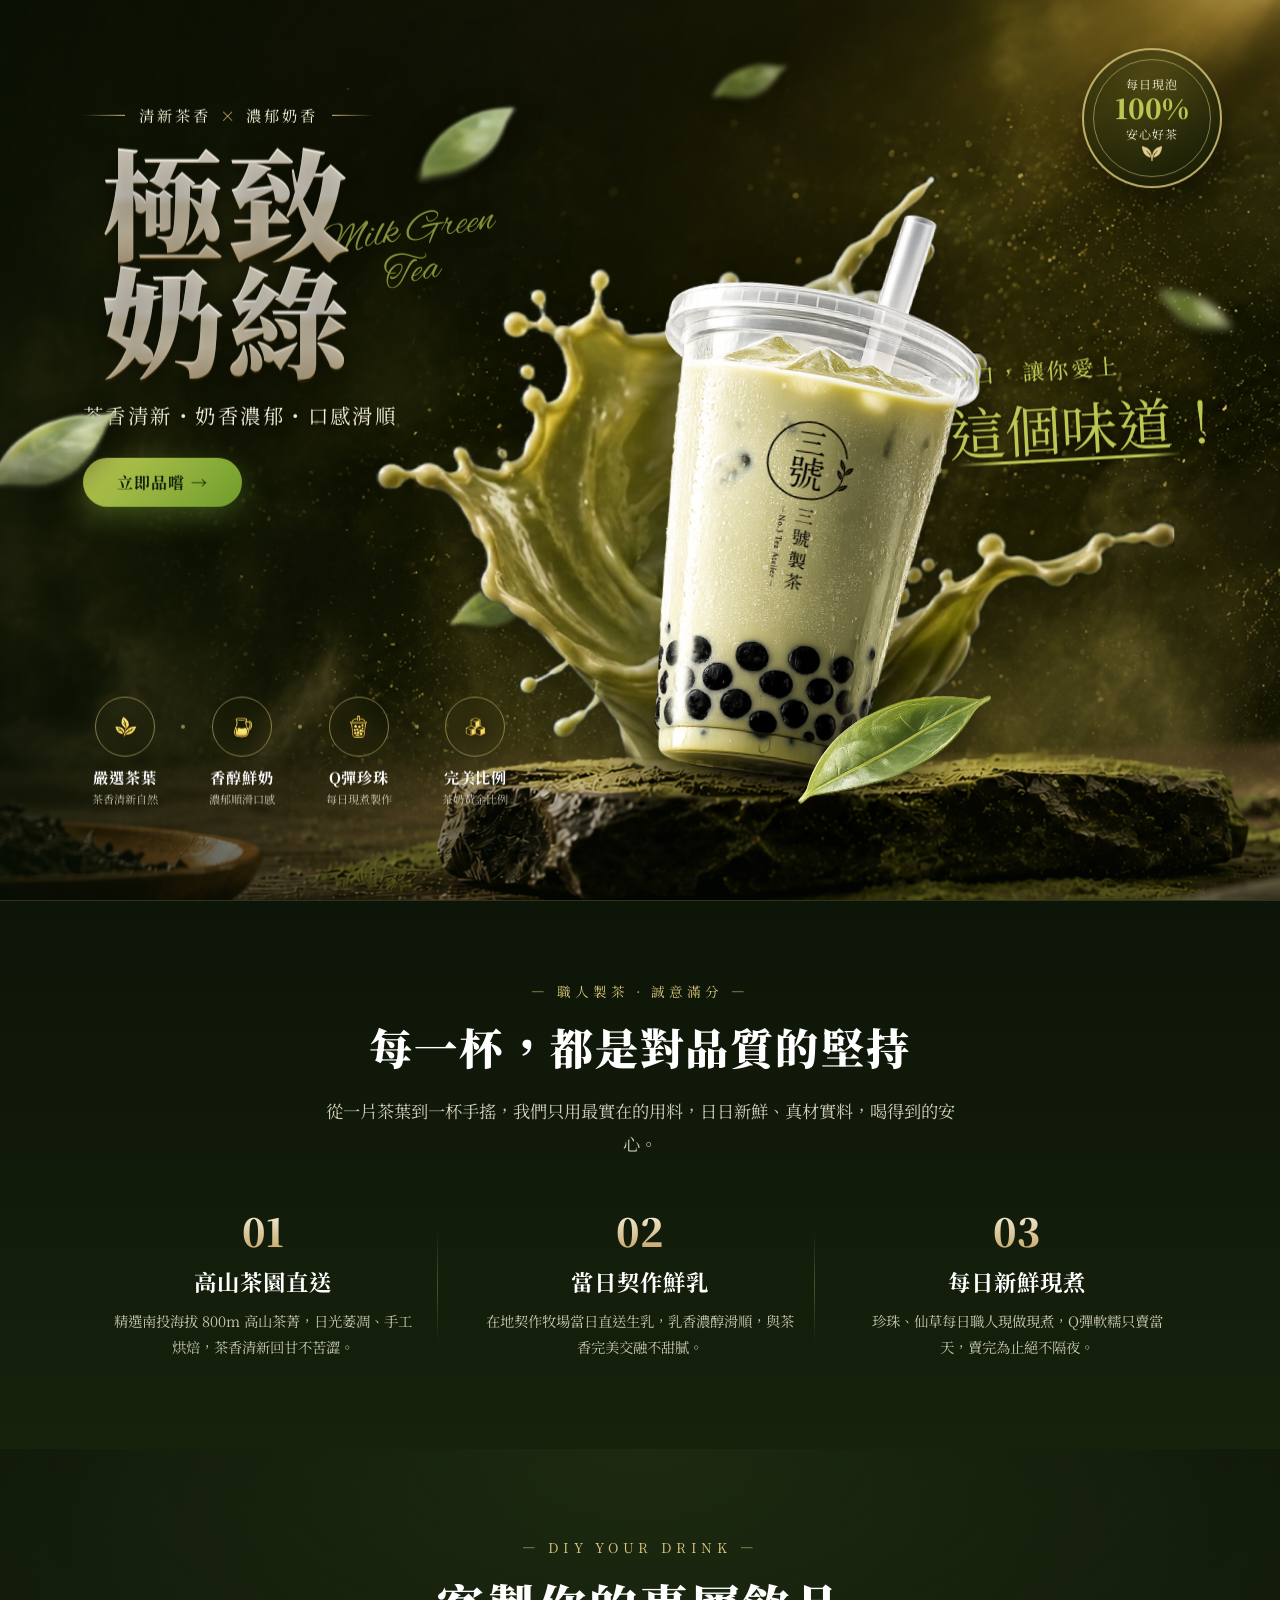
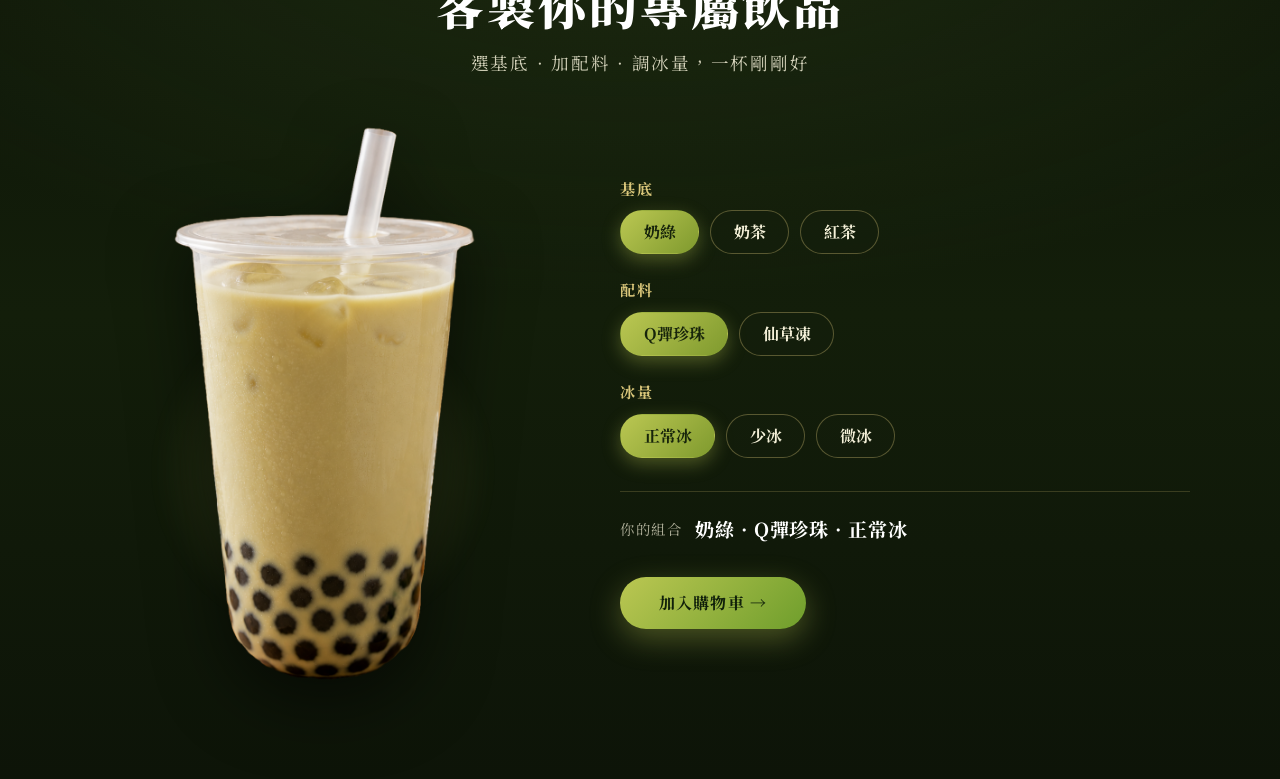
==== index.html @ de989855 "Milk green tea landing page: hero, brand story, drink customizer - Parallax hero with splash, floati" ====
<!DOCTYPE html>
<html lang="zh-Hant">
<head>
  <meta charset="UTF-8" />
  <meta name="viewport" content="width=device-width, initial-scale=1.0" />
  <title>極致奶綠 · Milk Green Tea</title>
  <link rel="preconnect" href="https://fonts.googleapis.com" />
  <link rel="preconnect" href="https://fonts.gstatic.com" crossorigin />
  <link href="https://fonts.googleapis.com/css2?family=Alex+Brush&family=Noto+Serif+TC:wght@500;700;900&display=swap" rel="stylesheet" />
  <!-- 辰宇落雁體（emfont，OFL 免費可商用，動態子集化） -->
  <link rel="stylesheet" href="https://font.emtech.cc/css/ChenYuLuoYan" />
  <link rel="stylesheet" href="style.css?v=2" />
</head>
<body>
  <section class="hero" id="hero">
    <!-- 背景層（視差） -->
    <div class="layer layer-bg" data-depth="0.12"></div>
    <div class="hero-vignette"></div>

    <!-- 漂浮葉子（外層滑鼠視差 / 內層 idle 浮動）— 依參考圖：前景清晰、遠景模糊 -->
    <div class="leaf-wrap leaf--tl" data-depth="1.3"><img class="leaf" src="assets/leaf6.png" alt="" /></div>
    <div class="leaf-wrap leaf--ml" data-depth="1.1"><img class="leaf" src="assets/leaf2.png" alt="" /></div>
    <div class="leaf-wrap leaf--tc" data-depth="0.6"><img class="leaf" src="assets/leaf3.png" alt="" /></div>
    <div class="leaf-wrap leaf--r"  data-depth="0.5"><img class="leaf" src="assets/leaf4.png" alt="" /></div>
    <div class="leaf-wrap leaf--bl" data-depth="1.9"><img class="leaf" src="assets/leaf5.png" alt="" /></div>
    <div class="leaf-wrap leaf--br" data-depth="1.6"><img class="leaf" src="assets/leaf1.png" alt="" /></div>

    <!-- 左側文字 -->
    <div class="hero-copy" data-depth="0.25">
      <div class="title-group">
        <div class="eyebrow">
          <span class="line"></span>
          <span>清新茶香 <em>×</em> 濃郁奶香</span>
          <span class="line"></span>
        </div>

        <h1 class="title">
          <span class="title-zh"><span class="tz-line">極致</span><span class="tz-line">奶綠</span></span>
          <span class="title-en">Milk Green<br />Tea</span>
        </h1>
      </div>

      <p class="subtitle">茶香清新・奶香濃郁・口感滑順</p>

      <a class="cta" href="#">立即品嚐 →</a>
    </div>

    <!-- 珍奶（坐在石板上） -->
    <div class="hero-cup" data-depth="0.4" data-base="translateX(-50%)">
      <img class="splash" src="assets/splash.png" alt="" data-depth="0.25" data-base="translate(-50%, -50%)" />
      <div class="cup-stack">
        <img class="cup active" src="assets/MilkGreenTea.png" alt="極致奶綠珍珠奶茶" />
      </div>
    </div>

    <!-- 右上角印章徽章（靜止） -->
    <div class="badge" data-depth="0.35">
      <span class="badge-top">每日現泡</span>
      <span class="badge-big">100%</span>
      <span class="badge-bottom">安心好茶</span>
      <span class="badge-leaf"><img src="assets/leaf.png" alt="" /></span>
    </div>

    <!-- 右側標語（橫排） -->
    <div class="tagline" data-depth="0.3">
      <span class="tagline-sm">一口，讓你愛上</span>
      <span class="tagline-lg">這個味道！</span>
    </div>

    <!-- 左下特色列 -->
    <div class="features" data-depth="0.2">
      <div class="feature">
        <span class="feature-icon"><img src="assets/icon-leaf.png" alt="" /></span>
        <span class="feature-title">嚴選茶葉</span>
        <span class="feature-desc">茶香清新自然</span>
      </div>
      <span class="feature-sep"></span>
      <div class="feature">
        <span class="feature-icon"><img src="assets/icon-milk.png" alt="" /></span>
        <span class="feature-title">香醇鮮奶</span>
        <span class="feature-desc">濃郁順滑口感</span>
      </div>
      <span class="feature-sep"></span>
      <div class="feature">
        <span class="feature-icon"><img src="assets/icon-boba.png" alt="" /></span>
        <span class="feature-title">Q彈珍珠</span>
        <span class="feature-desc">每日現煮製作</span>
      </div>
      <span class="feature-sep"></span>
      <div class="feature">
        <span class="feature-icon"><img src="assets/icon-sugar.png" alt="" /></span>
        <span class="feature-title">完美比例</span>
        <span class="feature-desc">茶奶黃金比例</span>
      </div>
    </div>
  </section>

  <!-- ===== 品牌故事帶 ===== -->
  <section class="story" id="story">
    <div class="story-inner">
      <span class="story-eyebrow">— 職人製茶 · 誠意滿分 —</span>
      <h2 class="story-title">每一杯，都是對品質的堅持</h2>
      <p class="story-lead">從一片茶葉到一杯手搖，我們只用最實在的用料，日日新鮮、真材實料，喝得到的安心。</p>

      <div class="story-grid">
        <div class="story-item">
          <span class="story-no">01</span>
          <h3 class="story-h3">高山茶園直送</h3>
          <p class="story-p">精選南投海拔 800m 高山茶菁，日光萎凋、手工烘焙，茶香清新回甘不苦澀。</p>
        </div>
        <div class="story-item">
          <span class="story-no">02</span>
          <h3 class="story-h3">當日契作鮮乳</h3>
          <p class="story-p">在地契作牧場當日直送生乳，乳香濃醇滑順，與茶香完美交融不甜膩。</p>
        </div>
        <div class="story-item">
          <span class="story-no">03</span>
          <h3 class="story-h3">每日新鮮現煮</h3>
          <p class="story-p">珍珠、仙草每日職人現做現煮，Q彈軟糯只賣當天，賣完為止絕不隔夜。</p>
        </div>
      </div>
    </div>
  </section>

  <!-- ===== 客製化飲品 ===== -->
  <section class="customize" id="customize">
    <div class="cz-inner">
      <div class="cz-head">
        <span class="cz-eyebrow">— DIY YOUR DRINK —</span>
        <h2 class="cz-title">客製你的專屬飲品</h2>
        <p class="cz-sub">選基底 · 加配料 · 調冰量，一杯剛剛好</p>
      </div>

      <div class="cz-body">
        <!-- 即時預覽 -->
        <div class="cz-preview">
          <div class="cz-glow"></div>
          <img id="cz-cup" class="cz-cup" src="assets/milk-green-tea-boba.png" alt="客製化飲品預覽" />
        </div>

        <!-- 選項 -->
        <div class="cz-options">
          <div class="cz-group">
            <span class="cz-label">基底</span>
            <div class="cz-btns" data-group="base">
              <button class="cz-btn is-active" data-value="milkgreen">奶綠</button>
              <button class="cz-btn" data-value="milktea">奶茶</button>
              <button class="cz-btn" data-value="blacktea">紅茶</button>
            </div>
          </div>

          <div class="cz-group">
            <span class="cz-label">配料</span>
            <div class="cz-btns" data-group="topping">
              <button class="cz-btn is-active" data-value="pearl">Q彈珍珠</button>
              <button class="cz-btn" data-value="grass">仙草凍</button>
            </div>
          </div>

          <div class="cz-group">
            <span class="cz-label">冰量</span>
            <div class="cz-btns" data-group="ice">
              <button class="cz-btn is-active" data-value="normal">正常冰</button>
              <button class="cz-btn" data-value="less">少冰</button>
              <button class="cz-btn" data-value="light">微冰</button>
            </div>
          </div>

          <div class="cz-result">
            <span class="cz-result-label">你的組合</span>
            <strong id="cz-summary" class="cz-summary">奶綠 · Q彈珍珠 · 正常冰</strong>
          </div>

          <a class="cz-cta" href="#">加入購物車 →</a>
        </div>
      </div>
    </div>
  </section>

  <script src="script.js?v=8"></script>
</body>
</html>
---- style.css ----
:root {
  --green-deep: #1c2a12;
  --green-mid: #3a5220;
  --green-bright: #BBC752;
  --cream: #f4f0d8;
  --gold: #d9c67a;
  --ink: #eaf3d8;
}

* { margin: 0; padding: 0; box-sizing: border-box; }

html { scroll-behavior: smooth; }

body {
  font-family: "Noto Serif TC", serif;
  background: #0d1408;
  color: var(--ink);
  overflow-x: hidden;
}

/* ---------- HERO ---------- */
.hero {
  position: relative;
  width: 100%;
  height: 100vh;
  min-height: 560px;
  overflow: hidden;
  isolation: isolate;
}

/* 背景層：視差用，做大一點留位移空間 */
.layer-bg {
  position: absolute;
  inset: -8% -5% -2% -5%;
  /* 靠底部對齊：讓石板永遠固定在畫面下方，不隨視窗比例漂移 */
  background: url("assets/bg.png") center bottom / cover no-repeat;
  z-index: -3;
  will-change: transform;
}

.hero-vignette {
  position: absolute;
  inset: 0;
  z-index: -2;
  background:
    radial-gradient(120% 90% at 30% 40%, transparent 40%, rgba(8, 14, 4, 0.5) 100%),
    linear-gradient(90deg, rgba(10, 18, 5, 0.72) 0%, rgba(10, 18, 5, 0.12) 45%, transparent 70%);
  pointer-events: none;
}

/* ---------- 左側文字 ---------- */
.hero-copy {
  position: absolute;
  left: 6.5%;
  top: 12%;
  width: min(46%, 620px);
  z-index: 4;
  will-change: transform;
}

/* kicker + 標題成一組，寬度取兩者較寬者，內部置中 → 標題與 kicker 中心對齊 */
.title-group {
  display: inline-block;
  text-align: center;
}

.eyebrow {
  display: flex;
  align-items: center;
  justify-content: center;   /* kicker 內容在組內置中 */
  gap: 0.9rem;
  color: var(--cream);
  font-size: clamp(0.8rem, 1.2vw, 1.1rem);
  letter-spacing: 0.18em;
  margin-bottom: 0.9rem;
}
.eyebrow em { color: var(--gold); font-style: normal; padding: 0 0.15em; }
.eyebrow .line {
  height: 1px; width: 42px;
  background: linear-gradient(90deg, transparent, var(--gold));
}
.eyebrow .line:last-child { background: linear-gradient(90deg, var(--gold), transparent); }

.title {
  position: relative;
  line-height: 0.9;
  margin-bottom: 1.3rem;
  display: inline-block;
}
.title-zh {
  position: relative;
  z-index: 2;                 /* 在 Milk Green Tea 之上 */
  display: block;
  font-weight: 900;
  font-size: clamp(3.8rem, 9.5vw, 8.4rem);
  letter-spacing: 0.04em;
}
/* 每一行各自套用漸層，讓「極致」「奶綠」外觀一致（乾淨淺金→金，無中段亮帶）*/
.tz-line {
  display: block;
  line-height: 1.0;          /* 行框蓋滿字身，避免字上緣被裁切 */
  color: #fff;
  /* 上緣反光帶：白色在 46% 達到最亮，54% 急遽轉暗 → 形成金屬反光線 */
  background: linear-gradient(180deg,
    #e7e2ce 0%,
    #fffdf4 40%,
    #ffffff 46%,
    #d8cca4 54%,     /* 反光線下方陰面 */
    #eddfba 74%,
    #a9884c 100%);
  -webkit-background-clip: text;
  background-clip: text;
  -webkit-text-fill-color: transparent;
  /* 浮雕立體：上緣白邊 + 下緣暗邊 + 柔和落影 */
  text-shadow:
    0 -1px 0 rgba(255, 255, 255, 0.35),
    0 2px 1px rgba(70, 50, 10, 0.35),
    0 6px 20px rgba(0, 0, 0, 0.45);
}
.tz-line + .tz-line { margin-top: -0.04em; }  /* 兩行間距（負值越小越分開）*/
.title-en {
  position: absolute;
  z-index: 1;                 /* 在 極致奶綠 之下 */
  right: -3.5em;              /* 往右移到字與杯之間的空隙 */
  top: 30%;
  transform: rotate(-8deg);
  font-family: "Alex Brush", cursive;
  font-weight: 400;
  font-size: clamp(1.7rem, 3.2vw, 3rem);
  line-height: 1.0;
  color: var(--green-bright);
  opacity: 0.7;
  text-shadow: 0 4px 18px rgba(0,0,0,0.45);
  pointer-events: none;
}

.subtitle {
  font-size: clamp(0.95rem, 1.6vw, 1.4rem);
  color: var(--cream);
  letter-spacing: 0.12em;
  margin-bottom: 1.8rem;
  text-shadow: 0 2px 10px rgba(0,0,0,0.6);
}

.cta {
  display: inline-block;
  padding: 0.8rem 2.1rem;
  border-radius: 999px;
  background: linear-gradient(135deg, var(--green-bright), #6f9e2c);
  color: #10200a;
  font-weight: 700;
  letter-spacing: 0.08em;
  text-decoration: none;
  box-shadow: 0 10px 30px rgba(143, 191, 63, 0.35);
  transition: transform 0.25s ease, box-shadow 0.25s ease;
}
.cta:hover { transform: translateY(-3px); box-shadow: 0 16px 40px rgba(143, 191, 63, 0.5); }

/* ---------- 珍奶（坐在石板上） ---------- */
.hero-cup {
  position: absolute;
  left: 60%;
  bottom: 8%;              /* 杯底位置（數字越大越往上）*/
  transform: translateX(-50%);
  z-index: 3;
  will-change: transform;
}

.splash {
  position: absolute;
  width: 240%;
  left: 52%;
  top: 45%;
  transform: translate(-50%, -50%);
  z-index: -1;               /* 在杯子後方 */
  pointer-events: none;
  filter: drop-shadow(0 12px 24px rgba(0,0,0,0.35));
  will-change: transform;    /* 改由 JS 做滑鼠視差，不再呼吸脈動 */
}

.cup-stack {
  position: relative;
  width: clamp(280px, 26vw, 345px);
  aspect-ratio: 489 / 919;   /* 對齊裁切後的珍奶圖比例（窄高）*/
  transform: translateX(40px) translateY(10px) rotate(5deg);   /* 位移 + 向右旋轉 */
}
.cup {
  position: absolute;
  inset: 0;
  width: 100%;
  height: 100%;
  object-fit: contain;
  object-position: bottom;
  filter: drop-shadow(0 26px 40px rgba(0, 0, 0, 0.55));
  opacity: 0;
  visibility: hidden;
}
.cup.active { opacity: 1; visibility: visible; }

/* ---------- 葉子 ---------- */
/* 外層 wrapper：由 JS 控制滑鼠視差位移 */
.leaf-wrap {
  position: absolute;
  z-index: 2;
  pointer-events: none;
  will-change: transform;
}
/* 內層 img：CSS idle 浮動（與 wrapper 的 transform 疊加不衝突） */
.leaf {
  display: block;
  width: 100%;
  filter: drop-shadow(0 10px 16px rgba(0,0,0,0.45));
  will-change: transform;
}
/* 依參考圖重新配置葉子位置 */
.leaf--tl { top: 10%;   left: 30%;  width: 160px; z-index: 2; }  /* 上方，濃郁奶香左下 */
.leaf--ml { bottom: 25%; left: 35%; width: 100px; z-index: 2; }  /* 「致」右側（英文旁）*/
.leaf--tc { top: 5%;    left: 55%;  width: 90px;  z-index: 1; }  /* 杯蓋右上（遠景模糊）*/
.leaf--r  { top: 30%;   right: 3%;  width: 95px;  z-index: 1; }  /* 最右側，標語旁 */
.leaf--bl { bottom: 36%; left: -3%; width: 180px; z-index: 5; }  /* 左下，奶綠左側 */
.leaf--br { bottom: 2%;  left: 62%; width: 200px; z-index: 5; }  /* 石板右下，杯底旁 */

/* 前景葉子：底部漸層霧化，讓葉子淡入背景霧氣（leaf--br 已移除霧化，保持清晰）*/
.leaf--bl .leaf {
  filter: blur(0.4px) drop-shadow(0 10px 16px rgba(0,0,0,0.45));
  -webkit-mask-image: linear-gradient(205deg, #000 42%, rgba(0,0,0,0.35) 74%, transparent 96%);
          mask-image: linear-gradient(205deg, #000 42%, rgba(0,0,0,0.35) 74%, transparent 96%);
}

/* 遠景 / 半景葉子：加景深模糊 + 半透明 */
.leaf--ml .leaf { filter: blur(1.5px) drop-shadow(0 8px 14px rgba(0,0,0,0.4)); opacity: 0.85; }
.leaf--tc .leaf { filter: blur(2.5px) drop-shadow(0 6px 12px rgba(0,0,0,0.4)); opacity: 0.7; }
.leaf--r  .leaf { filter: blur(4px)   drop-shadow(0 6px 12px rgba(0,0,0,0.4)); opacity: 0.8; }

.leaf--tl .leaf { animation: float1 7s   ease-in-out infinite; }
.leaf--ml .leaf { animation: float2 6s   ease-in-out infinite; }
.leaf--tc .leaf { animation: float3 8s   ease-in-out infinite; }
.leaf--r  .leaf { animation: float2 7.5s ease-in-out infinite; }
.leaf--bl .leaf { animation: float1 6.5s ease-in-out infinite; }
.leaf--br .leaf { animation: float3 7s   ease-in-out infinite; }

@keyframes float1 {
  0%,100% { transform: translateY(0) rotate(-6deg); }
  50%     { transform: translateY(-14px) rotate(3deg); }
}
@keyframes float2 {
  0%,100% { transform: translateY(0) rotate(8deg); }
  50%     { transform: translateY(-11px) rotate(-5deg); }
}
@keyframes float3 {
  0%,100% { transform: translateY(0) rotate(3deg); }
  50%     { transform: translateY(-17px) rotate(-8deg); }
}

/* ---------- 徽章（靜止） ---------- */
.badge {
  position: absolute;
  top: 6%;
  right: 4.5%;
  width: 140px;
  height: 140px;
  padding: 14px;            /* 文字與邊框留白 */
  border-radius: 50%;
  border: 2px solid rgba(217, 198, 122, 0.85);
  background: radial-gradient(circle at 50% 40%, rgba(40, 60, 20, 0.32), rgba(15, 25, 8, 0.45));
  backdrop-filter: blur(7px);   /* 霧玻璃霧化 */
  display: flex;
  flex-direction: column;
  align-items: center;
  justify-content: center;
  text-align: center;
  color: var(--cream);
  z-index: 5;
  box-shadow: 0 10px 30px rgba(0,0,0,0.4);
  will-change: transform;
}
/* 內圈細環 */
.badge::before {
  content: "";
  position: absolute;
  inset: 9px;
  border-radius: 50%;
  border: 1px solid rgba(217, 198, 122, 0.55);
  pointer-events: none;
}
.badge-top, .badge-bottom { font-size: 0.75rem; letter-spacing: 0.1em; }
.badge-big { font-size: 1.7rem; font-weight: 900; color: var(--green-bright); line-height: 1.2; }
.badge-leaf { margin-top: 0.25rem; line-height: 0; }
.badge-leaf img { width: 20px; height: auto; display: block; }

/* ---------- 橫排標語 ---------- */
.tagline {
  position: absolute;
  right: 4%;
  top: 40%;
  z-index: 4;
  display: flex;
  flex-direction: column;
  align-items: flex-end;
  text-align: right;
  will-change: transform;
}
.tagline-sm {
  font-family: "ChenYuLuoYan", "Noto Serif TC", serif;
  font-size: clamp(1.1rem, 1.7vw, 1.6rem);
  font-weight: 500;
  letter-spacing: 0.12em;
  color: var(--green-bright);
  margin-right: 5em;        /* 往左錯開 */
  transform: rotate(-4deg);
  text-shadow: 0 2px 10px rgba(0,0,0,0.6);
}
.tagline-lg {
  position: relative;
  font-family: "ChenYuLuoYan", "Noto Serif TC", serif;
  font-size: clamp(2.6rem, 4.4vw, 4.4rem);
  color: var(--green-bright);
  line-height: 1.1;
  margin-top: 0.15em;
  transform: rotate(-3deg);
  text-shadow: 0 3px 16px rgba(0,0,0,0.6);
}
.tagline-lg::after {         /* 手繪底線 */
  content: "";
  position: absolute;
  left: 0.1em;
  right: 0.9em;
  bottom: -0.08em;
  height: 3px;
  background: linear-gradient(90deg, transparent, var(--green-bright) 20%, var(--green-bright) 85%, transparent);
  border-radius: 3px;
  transform: skewX(-14deg);
}

/* ---------- 左下特色 ---------- */
.features {
  position: absolute;
  left: 6.5%;
  bottom: 10%;
  display: flex;
  align-items: center;
  gap: 0.9rem;
  z-index: 4;
  max-width: 90vw;
  will-change: transform;
}
.feature {
  display: flex;
  flex-direction: column;
  align-items: center;
  text-align: center;
  min-width: 84px;
}
/* 圓圈線稿圖示 */
.feature-icon {
  width: 60px;
  height: 60px;
  border-radius: 50%;
  border: 1px solid rgba(217, 198, 122, 0.55);
  /* 圈內霧化：只保留霧玻璃模糊，不加內部漸層 */
  backdrop-filter: blur(7px);
  display: flex;
  align-items: center;
  justify-content: center;
  margin-bottom: 0.6rem;
}
.feature-icon img {
  width: 58%;
  height: 58%;
  object-fit: contain;
  filter: drop-shadow(0 2px 5px rgba(0,0,0,0.4));
}
.feature-title { font-weight: 700; font-size: 0.95rem; color: #fff; letter-spacing: 0.05em; }
.feature-desc { font-size: 0.7rem; color: var(--cream); opacity: 0.8; margin-top: 0.2rem; }
/* 圓圈間的小圓點 */
.feature-sep {
  align-self: flex-start;
  margin-top: 28px;
  width: 4px;
  height: 4px;
  border-radius: 50%;
  background: rgba(217, 198, 122, 0.6);
  flex: 0 0 auto;
}

/* ---------- RWD ---------- */
@media (max-width: 860px) {
  .hero {
    height: auto;
    min-height: 135vh;          /* 拉高，讓珍奶能絕對定位坐在底部石頭上 */
    padding: 8.5rem 0 0;
  }

  .hero-copy {
    position: relative;
    left: auto; top: auto;
    width: 90%;
    margin: -7vh auto;
    text-align: center;
    z-index: 4;
  }
  .title-group { display: block; }
  .eyebrow { justify-content: center; font-size: 0.85rem; }
  /* inline-block：讓 .title 縮到剛好包住四個字，.title-en 的 left:100% 才會固定貼著文字右緣 */
  .title { display: inline-block; margin-bottom: 0.2rem; }
  .title-zh { font-size: clamp(5.2rem, 10.5vw, 8.4rem); }  /* 手機版微微加大 */
  /* 英文疊在中文右側（同桌機風格） */
  .title-en {
    position: absolute;
    left: 100%; right: auto; bottom: auto;
    top: 24%;
    margin-left: -0.5em;      /* 與中文的水平間距 */
    text-align: left;
    transform: rotate(-8deg);
    font-size: clamp(1.4rem, 6vw, 2rem);
    opacity: 0.7;
    white-space: nowrap;
  }
  .subtitle { margin: 0.8rem 0 0; }   /* 與標題間距 */
  .cta { margin-top: 1.8rem; }        /* 與按鈕拉開 */

  .hero-cup {
    position: absolute;
    left: 50%;
    bottom: 20%;                 /* 石頭約在底部 20% 處 → 珍奶坐在石頭上 */
    top: auto;
    transform: translateX(-50%);
    margin: 0;
    display: flex;
    justify-content: center;
    z-index: 3;
  }
  /* 置中（清掉桌機的 translateX/Y 位移），保留旋轉 */
  .cup-stack { width: min(75vw, 280px); transform: translateY(120px) rotate(5deg); }
  .splash { width: 260%; top: 65%; bottom: auto; }

  .badge {
    top: 80vh; right: 40px;
    width: 102px; height: 102px;
    padding: 11px;           /* 文字與邊框留白 */
  }
  .badge::before { inset: 6px; }
  .badge-big { font-size: 1.35rem; }
  .badge-top, .badge-bottom { font-size: 0.64rem; }
  .badge-leaf { font-size: 0.72rem; }

  .tagline { display: none; }

  /* 特色列：絕對定位在最底、單排 4 個，疊在 splash 之上 */
  .features {
    position: absolute;
    left: 50%;
    bottom: 3%;
    top: auto;
    transform: translateX(-50%);
    z-index: 6;
    display: flex;
    align-items: flex-start;
    justify-content: center;
    gap: 0.55rem;
    width: 96%;
    margin: 0;
    padding: 0;
  }
  .feature { min-width: 0; flex: 1 1 0; }
  .feature-icon { width: 48px; height: 48px; margin-bottom: 0.35rem; }
  .feature-title { font-size: 0.78rem; }
  .feature-desc { display: none; }
  .feature-sep { display: none; }

  /* 手機版重新配置葉子座標，讓它們散佈在標題與珍奶周圍 */
  .leaf--ml, .leaf--tc, .leaf--r, .leaf--bl, .leaf--br { display: block; }
  .leaf--tl { top: 9%;   bottom: auto; left: 4%;   right: auto; width: 114px; }  /* 標題左上 */
  .leaf--tc { top: 17%;  bottom: auto; left: auto; right: 5%;   width: 84px;  }  /* 標題右側（模糊遠景）*/
  .leaf--ml { top: 40%;  bottom: auto; left: 3%;   right: auto; width: 90px;  }  /* 中段左 */
  .leaf--r  { top: 46%;  bottom: auto; left: auto; right: 3%;   width: 108px; }  /* 中段右（模糊遠景）*/
  .leaf--bl { display: none; }  /* 手機隱藏 */
  .leaf--br { top: auto; bottom: 6%;   left: auto; right: 18%;  width: 140px; }  /* 珍奶右下 */
}

/* ==================== 客製化飲品 ==================== */
.customize {
  position: relative;
  background:
    radial-gradient(120% 80% at 50% 0%, rgba(58, 82, 32, 0.35), transparent 60%),
    linear-gradient(180deg, #0d1408 0%, #131e0a 50%, #0d1408 100%);
  color: var(--ink);
  padding: 5.5rem 5% 6rem;
  overflow: hidden;
}
.cz-inner { width: min(1100px, 100%); margin: 0 auto; }

.cz-head { text-align: center; margin-bottom: 3rem; }
.cz-eyebrow {
  display: block;
  color: var(--gold);
  letter-spacing: 0.35em;
  font-size: 0.85rem;
  margin-bottom: 0.8rem;
}
.cz-title {
  font-family: "Noto Serif TC", serif;
  font-weight: 900;
  font-size: clamp(1.9rem, 4vw, 3rem);
  color: #fff;
  letter-spacing: 0.06em;
}
.cz-title-en, .cz-sub {
  color: var(--cream);
}
.cz-sub {
  margin-top: 0.7rem;
  font-size: clamp(0.9rem, 1.5vw, 1.1rem);
  letter-spacing: 0.1em;
  opacity: 0.85;
}

.cz-body {
  display: grid;
  grid-template-columns: 0.9fr 1.1fr;
  gap: clamp(2rem, 5vw, 4rem);
  align-items: center;
}

/* 預覽 */
.cz-preview {
  position: relative;
  display: flex;
  justify-content: center;
  align-items: flex-end;
  min-height: 420px;
}
.cz-glow {
  position: absolute;
  width: 82%;
  aspect-ratio: 1;
  left: 50%;
  bottom: 4%;
  transform: translateX(-50%);
  background: radial-gradient(circle, rgba(187, 199, 82, 0.28), transparent 62%);
  filter: blur(8px);
  z-index: 0;
}
.cz-cup {
  position: relative;
  z-index: 1;
  width: clamp(220px, 24vw, 320px);
  filter: drop-shadow(0 24px 34px rgba(0, 0, 0, 0.55));
  transition: opacity 0.16s ease, transform 0.16s ease;
  transform-origin: 50% 85%;
}
/* 離場：快速縮小淡出 */
.cz-cup.is-out { opacity: 0; transform: scale(0.85) translateY(8px); }
/* 進場：從小放大回彈（overshoot） */
.cz-cup.is-in { animation: czPopIn 0.52s cubic-bezier(0.34, 1.56, 0.64, 1); }
@keyframes czPopIn {
  0%   { opacity: 0; transform: scale(0.85) translateY(8px); }
  100% { opacity: 1; transform: scale(1) translateY(0); }
}

/* 選項 */
.cz-options { display: flex; flex-direction: column; gap: 1.6rem; }
.cz-group { display: flex; flex-direction: column; gap: 0.7rem; }
.cz-label {
  font-size: 0.95rem;
  color: var(--gold);
  letter-spacing: 0.15em;
  font-weight: 700;
}
.cz-btns { display: flex; flex-wrap: wrap; gap: 0.7rem; }
.cz-btn {
  font-family: "Noto Serif TC", serif;
  font-size: 1rem;
  font-weight: 700;
  color: var(--cream);
  padding: 0.6rem 1.4rem;
  border-radius: 999px;
  border: 1px solid rgba(217, 198, 122, 0.35);
  background: rgba(20, 30, 12, 0.5);
  cursor: pointer;
  transition: all 0.25s ease;
}
.cz-btn:hover { border-color: var(--green-bright); color: #fff; }
.cz-btn.is-active {
  background: linear-gradient(135deg, var(--green-bright), #7f9a2e);
  color: #17240b;
  border-color: transparent;
  box-shadow: 0 6px 18px rgba(187, 199, 82, 0.35);
}

.cz-result {
  display: flex;
  align-items: center;
  gap: 0.8rem;
  margin-top: 0.5rem;
  padding-top: 1.4rem;
  border-top: 1px solid rgba(217, 198, 122, 0.2);
}
.cz-result-label { color: var(--cream); opacity: 0.7; font-size: 0.9rem; letter-spacing: 0.1em; }
.cz-summary { color: #fff; font-size: 1.2rem; letter-spacing: 0.05em; }

.cz-cta {
  display: inline-block;
  align-self: flex-start;
  margin-top: 0.6rem;
  padding: 0.9rem 2.4rem;
  border-radius: 999px;
  background: linear-gradient(135deg, var(--green-bright), #6f9e2c);
  color: #10200a;
  font-weight: 700;
  letter-spacing: 0.08em;
  text-decoration: none;
  box-shadow: 0 10px 30px rgba(187, 199, 82, 0.35);
  transition: transform 0.25s ease, box-shadow 0.25s ease;
}
.cz-cta:hover { transform: translateY(-3px); box-shadow: 0 16px 40px rgba(187, 199, 82, 0.5); }

@media (max-width: 860px) {
  .customize { padding: 4rem 6% 4.5rem; }
  .cz-head { margin-bottom: 2rem; }
  .cz-body { grid-template-columns: 1fr; gap: 2rem; }
  .cz-preview { min-height: 320px; }
  .cz-options { align-items: center; text-align: center; }
  .cz-group { align-items: center; }
  .cz-btns { justify-content: center; }
  .cz-result { justify-content: center; flex-wrap: wrap; gap: 0.4rem; }
  .cz-cta { align-self: center; }
}

/* ==================== 品牌故事帶 ==================== */
.story {
  position: relative;
  background: linear-gradient(180deg, #0d1408 0%, #16220c 100%);
  color: var(--ink);
  padding: 5rem 5% 5.5rem;
  text-align: center;
  border-top: 1px solid rgba(217, 198, 122, 0.12);
}
.story-inner { width: min(1080px, 100%); margin: 0 auto; }
.story-eyebrow {
  display: block;
  color: var(--gold);
  letter-spacing: 0.3em;
  font-size: 0.85rem;
  margin-bottom: 0.9rem;
}
.story-title {
  font-family: "Noto Serif TC", serif;
  font-weight: 900;
  font-size: clamp(1.7rem, 3.6vw, 2.7rem);
  color: #fff;
  letter-spacing: 0.05em;
}
.story-lead {
  max-width: 640px;
  margin: 1.1rem auto 0;
  color: var(--cream);
  font-size: clamp(0.92rem, 1.5vw, 1.08rem);
  line-height: 1.9;
  opacity: 0.85;
}
.story-grid {
  display: grid;
  grid-template-columns: repeat(3, 1fr);
  gap: clamp(1.5rem, 4vw, 3.5rem);
  margin-top: 3.2rem;
}
.story-item {
  position: relative;
  padding: 0 0.5rem;
}
.story-item:not(:last-child)::after {
  content: "";
  position: absolute;
  right: clamp(-0.75rem, -2vw, -1.75rem);
  top: 12%;
  height: 76%;
  width: 1px;
  background: linear-gradient(transparent, rgba(217, 198, 122, 0.3), transparent);
}
.story-no {
  display: block;
  font-family: "Noto Serif TC", serif;
  font-weight: 900;
  font-size: 2.4rem;
  line-height: 1;
  background: linear-gradient(180deg, #f4eeda, #c8a86a);
  -webkit-background-clip: text;
  background-clip: text;
  -webkit-text-fill-color: transparent;
  margin-bottom: 0.9rem;
}
.story-h3 {
  font-family: "Noto Serif TC", serif;
  font-weight: 700;
  font-size: clamp(1.1rem, 1.9vw, 1.4rem);
  color: #fff;
  letter-spacing: 0.05em;
  margin-bottom: 0.7rem;
}
.story-p {
  color: var(--cream);
  font-size: 0.9rem;
  line-height: 1.85;
  opacity: 0.8;
}

@media (max-width: 860px) {
  .story { padding: 3.5rem 8% 4rem; }
  .story-grid {
    grid-template-columns: 1fr;
    gap: 2rem;
    margin-top: 2.4rem;
  }
  .story-item:not(:last-child)::after {
    right: auto; top: auto;
    left: 50%; bottom: -1rem;
    transform: translateX(-50%);
    width: 60%; height: 1px;
    background: linear-gradient(90deg, transparent, rgba(217,198,122,0.3), transparent);
  }
  .story-no { font-size: 2rem; }
}
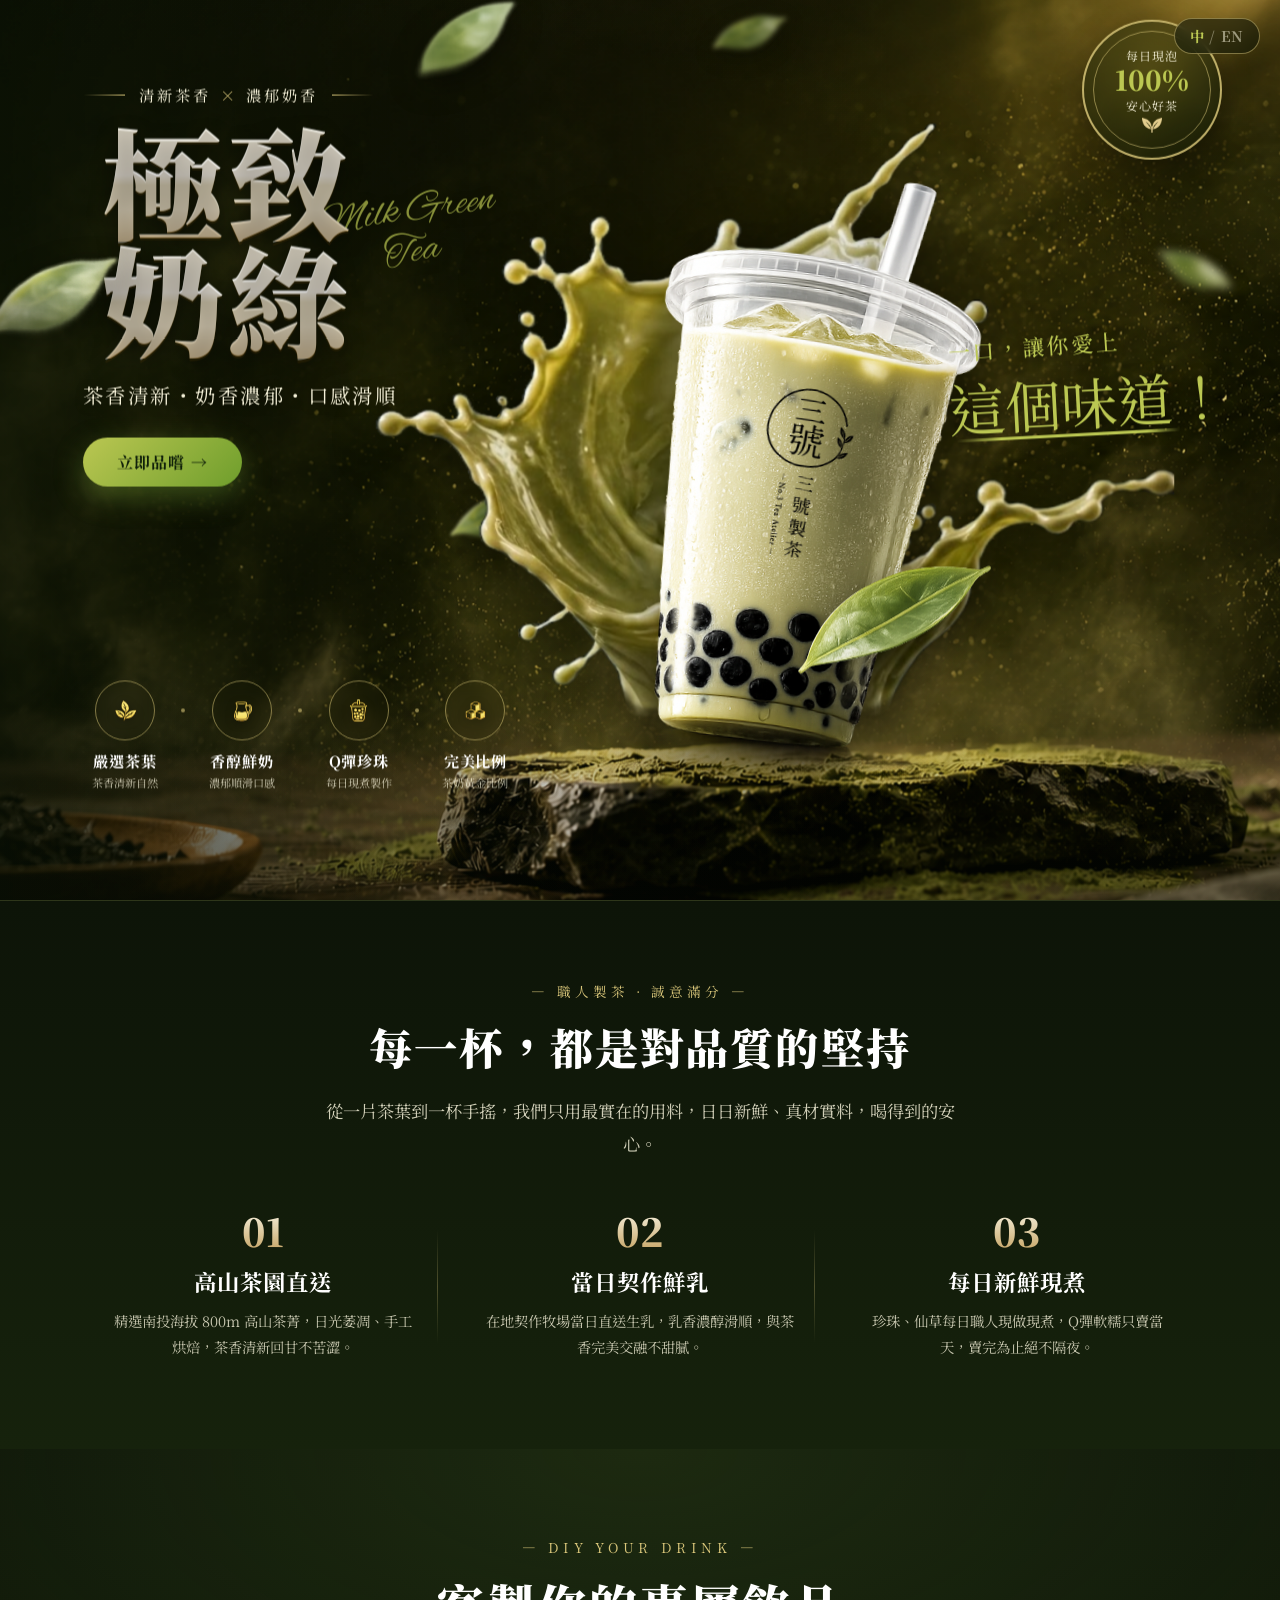
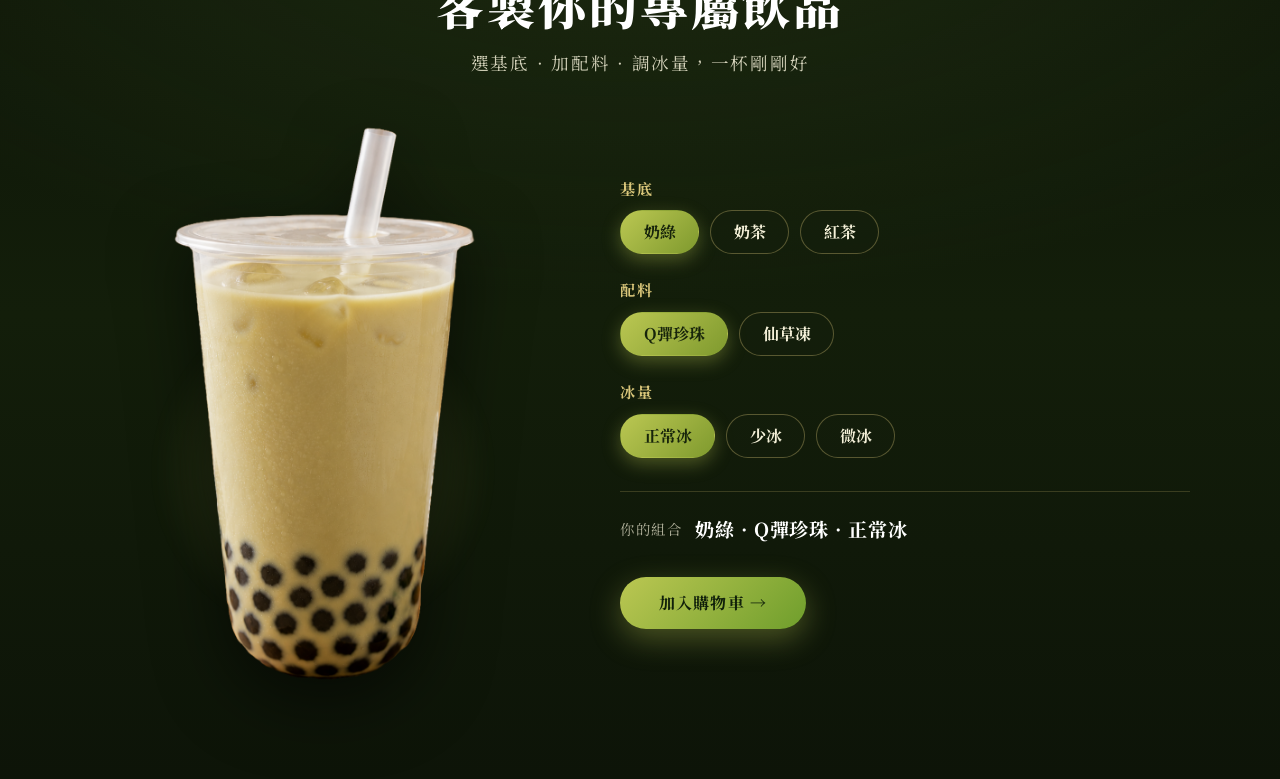
==== commit a5fe5d33: "Add bilingual (中/EN) toggle with British English version - Language toggle button, data-i18n diction" ====
--- a/index.html
+++ b/index.html
@@ -6,12 +6,17 @@
   <title>極致奶綠 · Milk Green Tea</title>
   <link rel="preconnect" href="https://fonts.googleapis.com" />
   <link rel="preconnect" href="https://fonts.gstatic.com" crossorigin />
-  <link href="https://fonts.googleapis.com/css2?family=Alex+Brush&family=Noto+Serif+TC:wght@500;700;900&display=swap" rel="stylesheet" />
+  <link href="https://fonts.googleapis.com/css2?family=Alex+Brush&family=Cormorant+Garamond:wght@500;600;700&family=Noto+Serif+TC:wght@500;700;900&family=Playfair+Display:wght@600;700;800;900&display=swap" rel="stylesheet" />
   <!-- 辰宇落雁體（emfont，OFL 免費可商用，動態子集化） -->
   <link rel="stylesheet" href="https://font.emtech.cc/css/ChenYuLuoYan" />
-  <link rel="stylesheet" href="style.css?v=2" />
+  <link rel="stylesheet" href="style.css?v=3" />
 </head>
 <body>
+  <!-- 語言切換 -->
+  <button class="lang-toggle" id="langToggle" type="button" aria-label="Switch language">
+    <span class="lang-zh-opt">中</span><span class="lang-sep">/</span><span class="lang-en-opt">EN</span>
+  </button>
+
   <section class="hero" id="hero">
     <!-- 背景層（視差） -->
     <div class="layer layer-bg" data-depth="0.12"></div>
@@ -30,19 +35,19 @@
       <div class="title-group">
         <div class="eyebrow">
           <span class="line"></span>
-          <span>清新茶香 <em>×</em> 濃郁奶香</span>
+          <span data-i18n="eb">清新茶香 <em>×</em> 濃郁奶香</span>
           <span class="line"></span>
         </div>
 
         <h1 class="title">
-          <span class="title-zh"><span class="tz-line">極致</span><span class="tz-line">奶綠</span></span>
-          <span class="title-en">Milk Green<br />Tea</span>
+          <span class="title-zh" data-i18n="title"><span class="tz-line">極致</span><span class="tz-line">奶綠</span></span>
+          <span class="title-en" data-i18n="titleScript">Milk Green<br />Tea</span>
         </h1>
       </div>
 
-      <p class="subtitle">茶香清新・奶香濃郁・口感滑順</p>
+      <p class="subtitle" data-i18n="sub">茶香清新・奶香濃郁・口感滑順</p>
 
-      <a class="cta" href="#">立即品嚐 →</a>
+      <a class="cta" href="#" data-i18n="cta">立即品嚐 →</a>
     </div>
 
     <!-- 珍奶（坐在石板上） -->
@@ -55,42 +60,42 @@
 
     <!-- 右上角印章徽章（靜止） -->
     <div class="badge" data-depth="0.35">
-      <span class="badge-top">每日現泡</span>
+      <span class="badge-top" data-i18n="bTop">每日現泡</span>
       <span class="badge-big">100%</span>
-      <span class="badge-bottom">安心好茶</span>
+      <span class="badge-bottom" data-i18n="bBot">安心好茶</span>
       <span class="badge-leaf"><img src="assets/leaf.png" alt="" /></span>
     </div>
 
     <!-- 右側標語（橫排） -->
     <div class="tagline" data-depth="0.3">
-      <span class="tagline-sm">一口，讓你愛上</span>
-      <span class="tagline-lg">這個味道！</span>
+      <span class="tagline-sm" data-i18n="tagSm">一口，讓你愛上</span>
+      <span class="tagline-lg" data-i18n="tagLg">這個味道！</span>
     </div>
 
     <!-- 左下特色列 -->
     <div class="features" data-depth="0.2">
       <div class="feature">
         <span class="feature-icon"><img src="assets/icon-leaf.png" alt="" /></span>
-        <span class="feature-title">嚴選茶葉</span>
-        <span class="feature-desc">茶香清新自然</span>
+        <span class="feature-title" data-i18n="f1">嚴選茶葉</span>
+        <span class="feature-desc" data-i18n="f1d">茶香清新自然</span>
       </div>
       <span class="feature-sep"></span>
       <div class="feature">
         <span class="feature-icon"><img src="assets/icon-milk.png" alt="" /></span>
-        <span class="feature-title">香醇鮮奶</span>
-        <span class="feature-desc">濃郁順滑口感</span>
+        <span class="feature-title" data-i18n="f2">香醇鮮奶</span>
+        <span class="feature-desc" data-i18n="f2d">濃郁順滑口感</span>
       </div>
       <span class="feature-sep"></span>
       <div class="feature">
         <span class="feature-icon"><img src="assets/icon-boba.png" alt="" /></span>
-        <span class="feature-title">Q彈珍珠</span>
-        <span class="feature-desc">每日現煮製作</span>
+        <span class="feature-title" data-i18n="f3">Q彈珍珠</span>
+        <span class="feature-desc" data-i18n="f3d">每日現煮製作</span>
       </div>
       <span class="feature-sep"></span>
       <div class="feature">
         <span class="feature-icon"><img src="assets/icon-sugar.png" alt="" /></span>
-        <span class="feature-title">完美比例</span>
-        <span class="feature-desc">茶奶黃金比例</span>
+        <span class="feature-title" data-i18n="f4">完美比例</span>
+        <span class="feature-desc" data-i18n="f4d">茶奶黃金比例</span>
       </div>
     </div>
   </section>
@@ -98,25 +103,25 @@
   <!-- ===== 品牌故事帶 ===== -->
   <section class="story" id="story">
     <div class="story-inner">
-      <span class="story-eyebrow">— 職人製茶 · 誠意滿分 —</span>
-      <h2 class="story-title">每一杯，都是對品質的堅持</h2>
-      <p class="story-lead">從一片茶葉到一杯手搖，我們只用最實在的用料，日日新鮮、真材實料，喝得到的安心。</p>
+      <span class="story-eyebrow" data-i18n="sEb">— 職人製茶 · 誠意滿分 —</span>
+      <h2 class="story-title" data-i18n="sTitle">每一杯，都是對品質的堅持</h2>
+      <p class="story-lead" data-i18n="sLead">從一片茶葉到一杯手搖，我們只用最實在的用料，日日新鮮、真材實料，喝得到的安心。</p>
 
       <div class="story-grid">
         <div class="story-item">
           <span class="story-no">01</span>
-          <h3 class="story-h3">高山茶園直送</h3>
-          <p class="story-p">精選南投海拔 800m 高山茶菁，日光萎凋、手工烘焙，茶香清新回甘不苦澀。</p>
+          <h3 class="story-h3" data-i18n="s1h">高山茶園直送</h3>
+          <p class="story-p" data-i18n="s1p">精選南投海拔 800m 高山茶菁，日光萎凋、手工烘焙，茶香清新回甘不苦澀。</p>
         </div>
         <div class="story-item">
           <span class="story-no">02</span>
-          <h3 class="story-h3">當日契作鮮乳</h3>
-          <p class="story-p">在地契作牧場當日直送生乳，乳香濃醇滑順，與茶香完美交融不甜膩。</p>
+          <h3 class="story-h3" data-i18n="s2h">當日契作鮮乳</h3>
+          <p class="story-p" data-i18n="s2p">在地契作牧場當日直送生乳，乳香濃醇滑順，與茶香完美交融不甜膩。</p>
         </div>
         <div class="story-item">
           <span class="story-no">03</span>
-          <h3 class="story-h3">每日新鮮現煮</h3>
-          <p class="story-p">珍珠、仙草每日職人現做現煮，Q彈軟糯只賣當天，賣完為止絕不隔夜。</p>
+          <h3 class="story-h3" data-i18n="s3h">每日新鮮現煮</h3>
+          <p class="story-p" data-i18n="s3p">珍珠、仙草每日職人現做現煮，Q彈軟糯只賣當天，賣完為止絕不隔夜。</p>
         </div>
       </div>
     </div>
@@ -127,8 +132,8 @@
     <div class="cz-inner">
       <div class="cz-head">
         <span class="cz-eyebrow">— DIY YOUR DRINK —</span>
-        <h2 class="cz-title">客製你的專屬飲品</h2>
-        <p class="cz-sub">選基底 · 加配料 · 調冰量，一杯剛剛好</p>
+        <h2 class="cz-title" data-i18n="czTitle">客製你的專屬飲品</h2>
+        <p class="cz-sub" data-i18n="czSub">選基底 · 加配料 · 調冰量，一杯剛剛好</p>
       </div>
 
       <div class="cz-body">
@@ -141,42 +146,42 @@
         <!-- 選項 -->
         <div class="cz-options">
           <div class="cz-group">
-            <span class="cz-label">基底</span>
+            <span class="cz-label" data-i18n="czBase">基底</span>
             <div class="cz-btns" data-group="base">
-              <button class="cz-btn is-active" data-value="milkgreen">奶綠</button>
-              <button class="cz-btn" data-value="milktea">奶茶</button>
-              <button class="cz-btn" data-value="blacktea">紅茶</button>
+              <button class="cz-btn is-active" data-value="milkgreen" data-i18n="bMilkgreen">奶綠</button>
+              <button class="cz-btn" data-value="milktea" data-i18n="bMilktea">奶茶</button>
+              <button class="cz-btn" data-value="blacktea" data-i18n="bBlacktea">紅茶</button>
             </div>
           </div>
 
           <div class="cz-group">
-            <span class="cz-label">配料</span>
+            <span class="cz-label" data-i18n="czTopping">配料</span>
             <div class="cz-btns" data-group="topping">
-              <button class="cz-btn is-active" data-value="pearl">Q彈珍珠</button>
-              <button class="cz-btn" data-value="grass">仙草凍</button>
+              <button class="cz-btn is-active" data-value="pearl" data-i18n="tPearl">Q彈珍珠</button>
+              <button class="cz-btn" data-value="grass" data-i18n="tGrass">仙草凍</button>
             </div>
           </div>
 
           <div class="cz-group">
-            <span class="cz-label">冰量</span>
+            <span class="cz-label" data-i18n="czIce">冰量</span>
             <div class="cz-btns" data-group="ice">
-              <button class="cz-btn is-active" data-value="normal">正常冰</button>
-              <button class="cz-btn" data-value="less">少冰</button>
-              <button class="cz-btn" data-value="light">微冰</button>
+              <button class="cz-btn is-active" data-value="normal" data-i18n="iNormal">正常冰</button>
+              <button class="cz-btn" data-value="less" data-i18n="iLess">少冰</button>
+              <button class="cz-btn" data-value="light" data-i18n="iLight">微冰</button>
             </div>
           </div>
 
           <div class="cz-result">
-            <span class="cz-result-label">你的組合</span>
+            <span class="cz-result-label" data-i18n="czResult">你的組合</span>
             <strong id="cz-summary" class="cz-summary">奶綠 · Q彈珍珠 · 正常冰</strong>
           </div>
 
-          <a class="cz-cta" href="#">加入購物車 →</a>
+          <a class="cz-cta" href="#" data-i18n="czCta">加入購物車 →</a>
         </div>
       </div>
     </div>
   </section>
 
-  <script src="script.js?v=8"></script>
+  <script src="script.js?v=9"></script>
 </body>
 </html>
--- a/style.css
+++ b/style.css
@@ -721,3 +721,75 @@
   }
   .story-no { font-size: 2rem; }
 }
+
+/* ==================== 語言切換 + 英文版 ==================== */
+.lang-toggle {
+  position: fixed;
+  top: 18px; right: 20px;
+  z-index: 200;
+  display: flex; align-items: center; gap: 0.35em;
+  padding: 0.4rem 0.95rem;
+  border-radius: 999px;
+  border: 1px solid rgba(217, 198, 122, 0.5);
+  background: rgba(13, 20, 8, 0.55);
+  backdrop-filter: blur(6px);
+  color: var(--cream);
+  font-family: "Noto Serif TC", serif;
+  font-size: 0.9rem; font-weight: 700; letter-spacing: 0.03em;
+  cursor: pointer;
+  transition: border-color 0.2s ease, transform 0.2s ease;
+}
+.lang-toggle:hover { border-color: var(--green-bright); transform: translateY(-1px); }
+.lang-toggle .lang-sep { opacity: 0.4; }
+.lang-toggle .lang-zh-opt { color: var(--green-bright); }
+.lang-toggle .lang-en-opt { opacity: 0.55; }
+.lang-toggle.is-en .lang-zh-opt { color: var(--cream); opacity: 0.55; }
+.lang-toggle.is-en .lang-en-opt { color: var(--green-bright); opacity: 1; }
+
+/* ---- 英文版：hero 標題（Playfair 大寫襯線，維持金色）---- */
+html[lang="en"] .tz-line {
+  font-family: "Playfair Display", serif;
+  font-weight: 800;
+  text-transform: uppercase;
+  font-size: clamp(2.6rem, 6.6vw, 5.8rem);
+  letter-spacing: 0.01em;
+  line-height: 0.98;
+}
+html[lang="en"] .tz-line + .tz-line { margin-top: 0.02em; }
+html[lang="en"] .title-en { font-size: clamp(1.15rem, 2.3vw, 2.1rem); top: 34%; }
+
+/* ---- 英文版：標語用 Alex Brush 花體 ---- */
+html[lang="en"] .tagline-sm,
+html[lang="en"] .tagline-lg { font-family: "Alex Brush", cursive; }
+html[lang="en"] .tagline-sm { font-size: clamp(1.2rem, 2vw, 1.9rem); margin-right: 2.5em; }
+html[lang="en"] .tagline-lg { font-size: clamp(2.8rem, 5vw, 4.8rem); }
+
+/* ---- 英文版：特色只顯示標題 ---- */
+html[lang="en"] .feature-desc { display: none; }
+html[lang="en"] .feature-title {
+  text-transform: uppercase;
+  font-size: 0.68rem;
+  letter-spacing: 0.05em;
+  line-height: 1.35;
+  max-width: 8em;
+  white-space: normal;
+}
+
+/* ---- 英文版：徽章文字較長，縮小 ---- */
+html[lang="en"] .badge-top,
+html[lang="en"] .badge-bottom {
+  font-size: 0.5rem;
+  letter-spacing: 0.05em;
+  line-height: 1.28;
+  padding: 0 0.2rem;
+}
+html[lang="en"] .badge-big { font-size: 1.5rem; }
+
+/* ---- 英文版：段落標題用 Playfair ---- */
+html[lang="en"] .story-title,
+html[lang="en"] .cz-title { font-family: "Playfair Display", "Noto Serif TC", serif; }
+
+@media (max-width: 860px) {
+  .lang-toggle { top: 14px; right: 14px; padding: 0.35rem 0.8rem; font-size: 0.82rem; }
+  html[lang="en"] .tz-line { font-size: clamp(2.4rem, 12vw, 4.2rem); }
+}
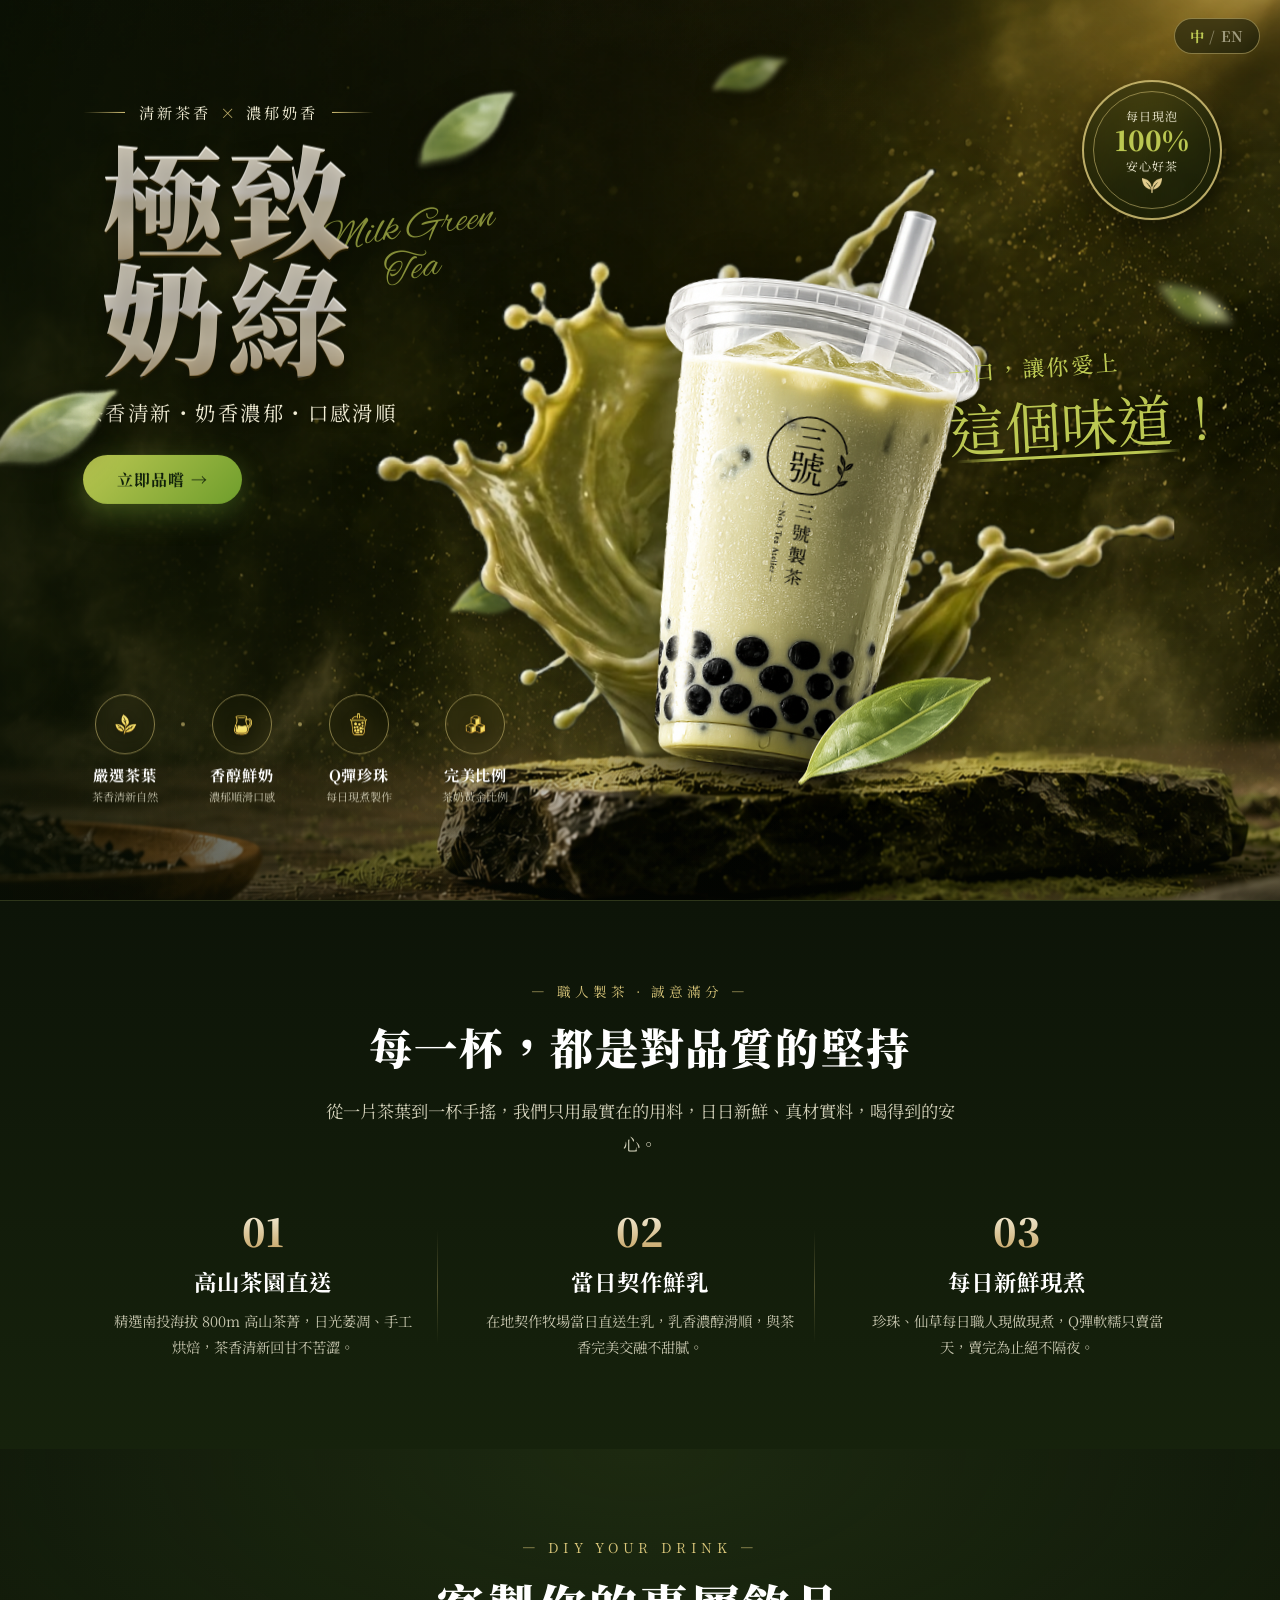
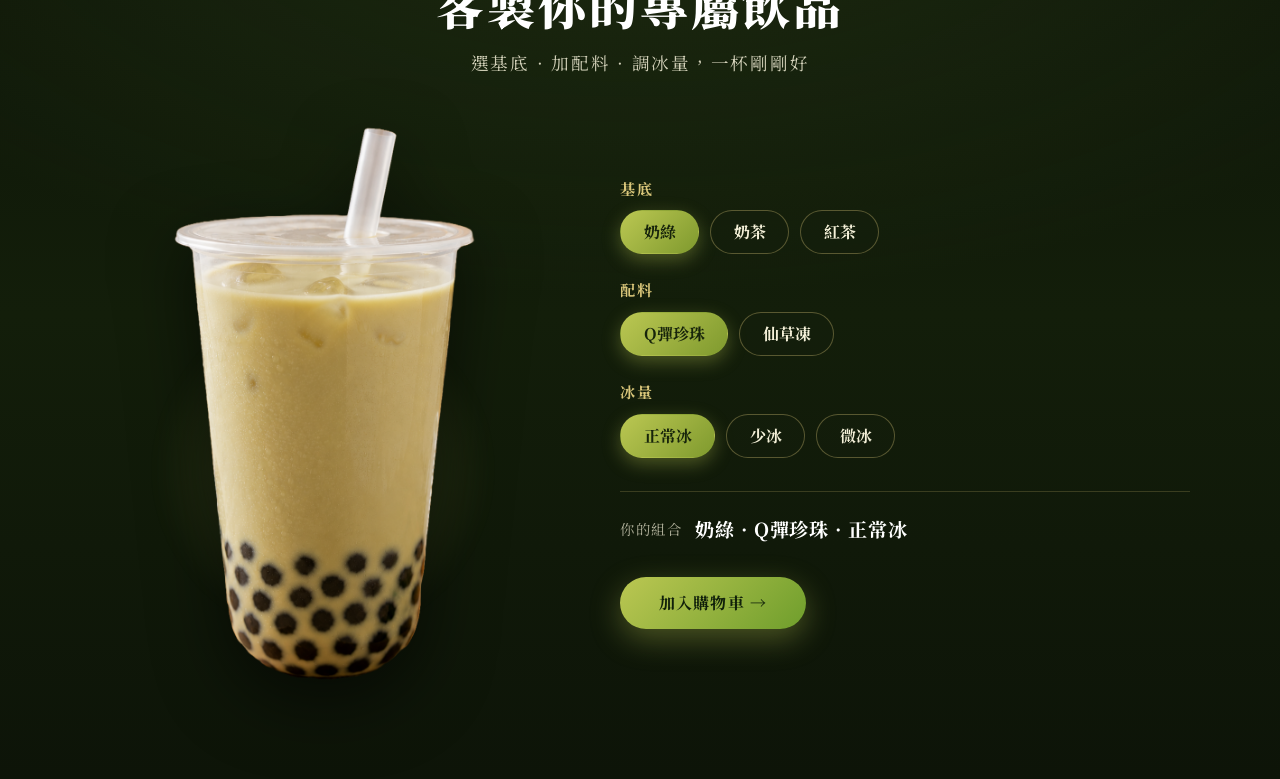
==== commit 0f0fb2fb: "EN copy tweaks, left-aligned English title, SEO meta, badge position - Feature labels: "Selected Tea" ====
--- a/index.html
+++ b/index.html
@@ -3,13 +3,37 @@
 <head>
   <meta charset="UTF-8" />
   <meta name="viewport" content="width=device-width, initial-scale=1.0" />
-  <title>極致奶綠 · Milk Green Tea</title>
+
+  <!-- ===== SEO ===== -->
+  <title>極致奶綠 Ultimate Milk Green Tea｜嚴選高山茶 · 每日現泡手搖飲</title>
+  <meta name="description" content="極致奶綠——嚴選南投高山茶葉、當日契作鮮乳、每日現煮Q彈珍珠，茶香清新、奶香濃郁、口感滑順。線上客製你的專屬手搖飲。Ultimate Milk Green Tea: premium high-mountain tea, fresh daily milk and chewy pearls — customise your own bubble tea." />
+  <meta name="keywords" content="極致奶綠, 奶綠, 珍珠奶茶, 手搖飲, 客製化飲品, 高山茶, milk green tea, bubble tea, boba, tapioca pearls" />
+  <meta name="author" content="Ultimate Milk Green Tea" />
+  <meta name="robots" content="index, follow" />
+  <meta name="theme-color" content="#0d1408" />
+  <link rel="canonical" href="https://uxcircles.github.io/bobatea/" />
+
+  <!-- Open Graph -->
+  <meta property="og:type" content="website" />
+  <meta property="og:site_name" content="極致奶綠 Ultimate Milk Green Tea" />
+  <meta property="og:title" content="極致奶綠 Ultimate Milk Green Tea｜嚴選高山茶 · 每日現泡手搖飲" />
+  <meta property="og:description" content="嚴選高山茶葉、每日鮮乳、Q彈珍珠，茶香清新、奶香濃郁、口感滑順。線上客製你的專屬手搖飲。" />
+  <meta property="og:url" content="https://uxcircles.github.io/bobatea/" />
+  <meta property="og:image" content="https://uxcircles.github.io/bobatea/assets/milk-green-tea-boba.png" />
+  <meta property="og:locale" content="zh_TW" />
+  <meta property="og:locale:alternate" content="en_GB" />
+
+  <!-- Twitter -->
+  <meta name="twitter:card" content="summary_large_image" />
+  <meta name="twitter:title" content="極致奶綠 Ultimate Milk Green Tea" />
+  <meta name="twitter:description" content="嚴選高山茶葉、每日鮮乳、Q彈珍珠，線上客製你的專屬手搖飲。" />
+  <meta name="twitter:image" content="https://uxcircles.github.io/bobatea/assets/milk-green-tea-boba.png" />
   <link rel="preconnect" href="https://fonts.googleapis.com" />
   <link rel="preconnect" href="https://fonts.gstatic.com" crossorigin />
   <link href="https://fonts.googleapis.com/css2?family=Alex+Brush&family=Cormorant+Garamond:wght@500;600;700&family=Noto+Serif+TC:wght@500;700;900&family=Playfair+Display:wght@600;700;800;900&display=swap" rel="stylesheet" />
   <!-- 辰宇落雁體（emfont，OFL 免費可商用，動態子集化） -->
   <link rel="stylesheet" href="https://font.emtech.cc/css/ChenYuLuoYan" />
-  <link rel="stylesheet" href="style.css?v=3" />
+  <link rel="stylesheet" href="style.css?v=4" />
 </head>
 <body>
   <!-- 語言切換 -->
@@ -182,6 +206,6 @@
     </div>
   </section>
 
-  <script src="script.js?v=9"></script>
+  <script src="script.js?v=10"></script>
 </body>
 </html>
--- a/style.css
+++ b/style.css
@@ -255,7 +255,7 @@
 /* ---------- 徽章（靜止） ---------- */
 .badge {
   position: absolute;
-  top: 6%;
+  top: 10%;
   right: 4.5%;
   width: 140px;
   height: 140px;
@@ -793,3 +793,10 @@
   .lang-toggle { top: 14px; right: 14px; padding: 0.35rem 0.8rem; font-size: 0.82rem; }
   html[lang="en"] .tz-line { font-size: clamp(2.4rem, 12vw, 4.2rem); }
 }
+
+/* 英文版桌機：標題與 kicker 置左對齊 */
+@media (min-width: 861px) {
+  html[lang="en"] .title-group { display: block; text-align: left; }
+  html[lang="en"] .eyebrow { justify-content: flex-start; }
+  html[lang="en"] .title-zh { text-align: left; }
+}
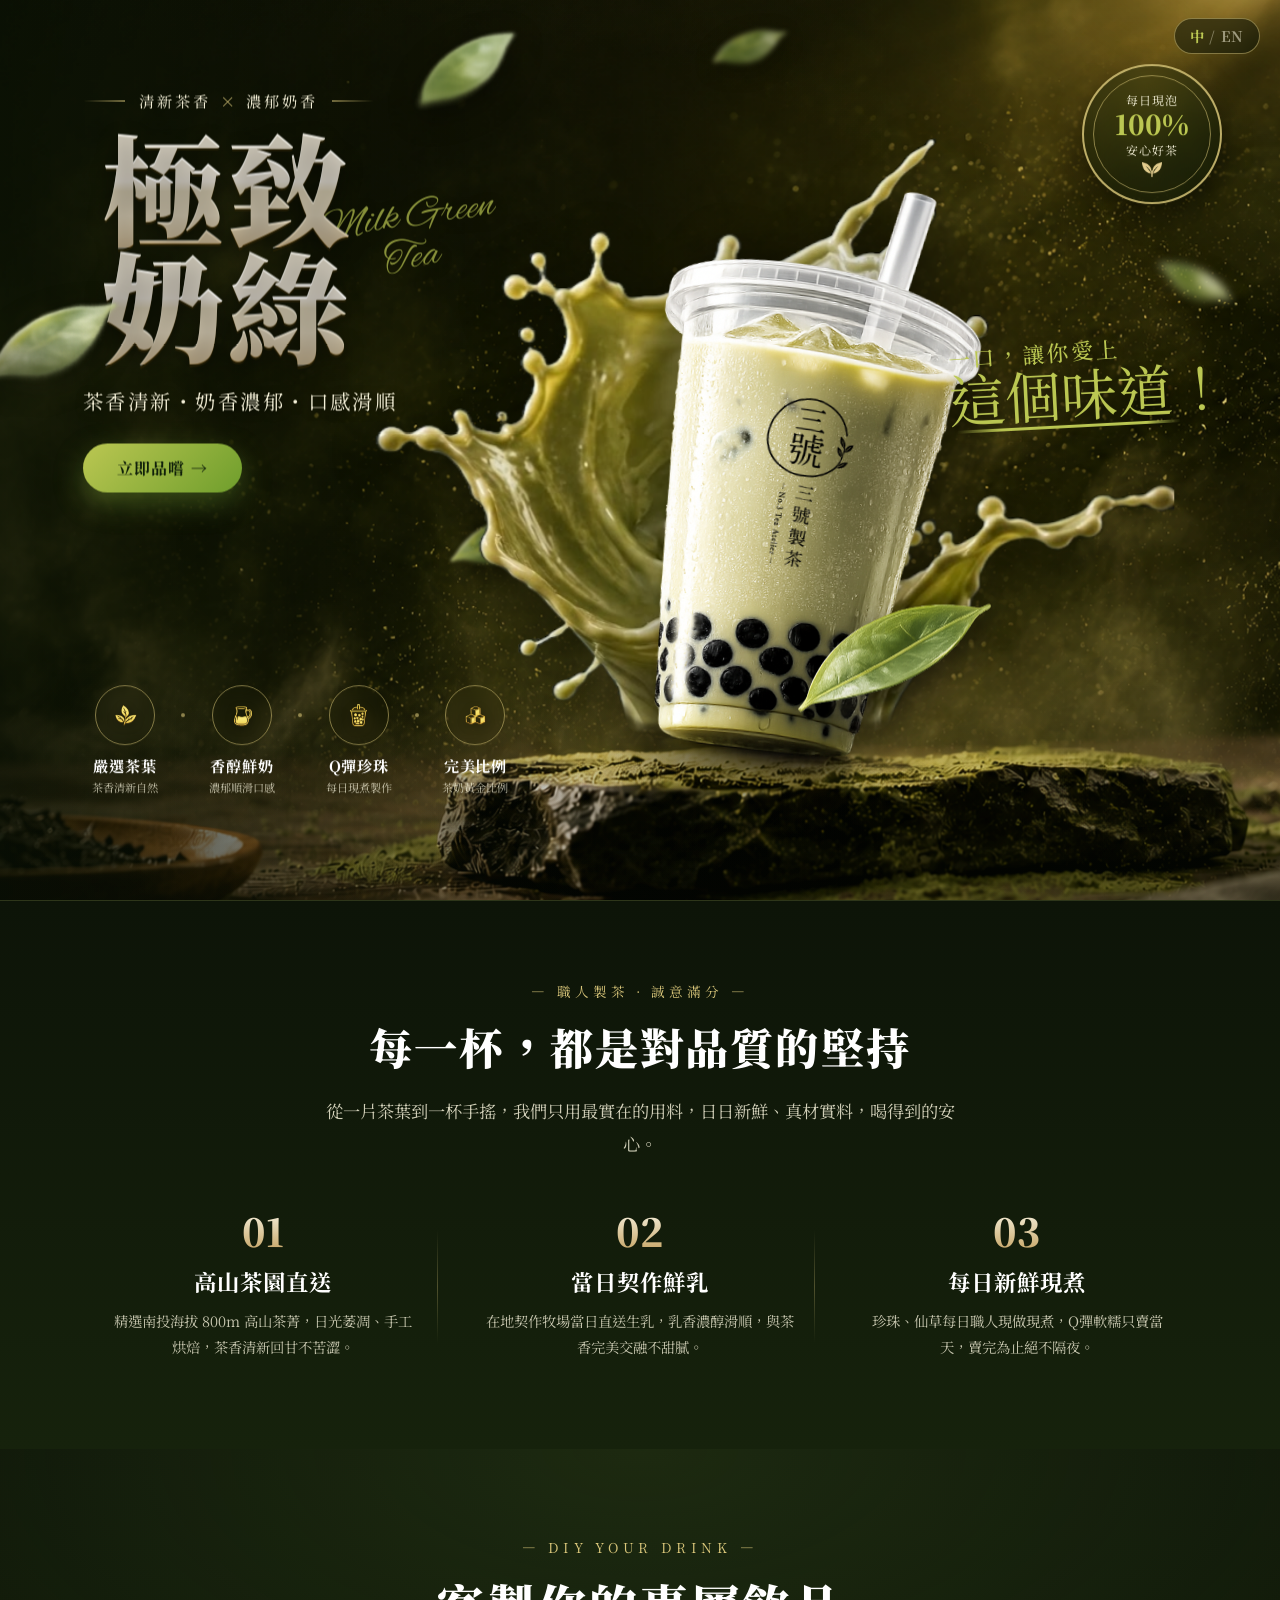
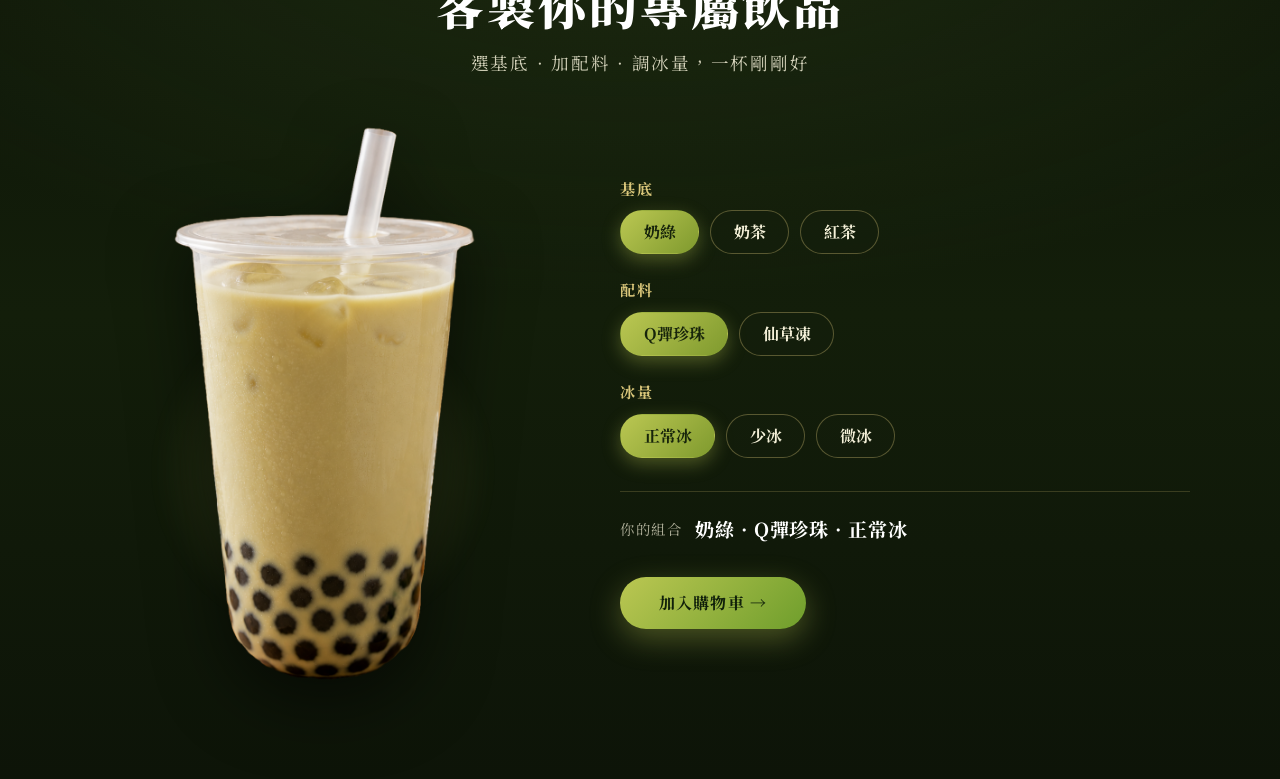
==== commit 1b619134: "English typography polish: badge, tagline spacing, title sizing - English-only tweaks: eyebrow/subti" ====
--- a/index.html
+++ b/index.html
@@ -33,7 +33,7 @@
   <link href="https://fonts.googleapis.com/css2?family=Alex+Brush&family=Cormorant+Garamond:wght@500;600;700&family=Noto+Serif+TC:wght@500;700;900&family=Playfair+Display:wght@600;700;800;900&display=swap" rel="stylesheet" />
   <!-- 辰宇落雁體（emfont，OFL 免費可商用，動態子集化） -->
   <link rel="stylesheet" href="https://font.emtech.cc/css/ChenYuLuoYan" />
-  <link rel="stylesheet" href="style.css?v=4" />
+  <link rel="stylesheet" href="style.css?v=6" />
 </head>
 <body>
   <!-- 語言切換 -->
@@ -206,6 +206,6 @@
     </div>
   </section>
 
-  <script src="script.js?v=10"></script>
+  <script src="script.js?v=11"></script>
 </body>
 </html>
--- a/style.css
+++ b/style.css
@@ -316,7 +316,7 @@
   font-size: clamp(2.6rem, 4.4vw, 4.4rem);
   color: var(--green-bright);
   line-height: 1.1;
-  margin-top: 0.15em;
+  margin-top: -0.15em;
   transform: rotate(-3deg);
   text-shadow: 0 3px 16px rgba(0,0,0,0.6);
 }
@@ -751,9 +751,9 @@
   font-family: "Playfair Display", serif;
   font-weight: 800;
   text-transform: uppercase;
-  font-size: clamp(2.6rem, 6.6vw, 5.8rem);
+  font-size: clamp(2.6rem, 6.6vw, 5.4rem);
   letter-spacing: 0.01em;
-  line-height: 0.98;
+  line-height: 0.96;
 }
 html[lang="en"] .tz-line + .tz-line { margin-top: 0.02em; }
 html[lang="en"] .title-en { font-size: clamp(1.15rem, 2.3vw, 2.1rem); top: 34%; }
@@ -800,3 +800,13 @@
   html[lang="en"] .eyebrow { justify-content: flex-start; }
   html[lang="en"] .title-zh { text-align: left; }
 }
+
+/* 英文版：字距與英文花體位置微調 */
+html[lang="en"] .eyebrow  { letter-spacing: 0.12em; }
+html[lang="en"] .subtitle { letter-spacing: 0.05em; }
+html[lang="en"] .title-en { right: 2em; top: 40%; }
+
+html[lang="en"] .badge { padding: 14px 14px; }
+
+html[lang="en"] .badge-top,
+html[lang="en"] .badge-bottom { padding: 4px 0.2rem 0; }
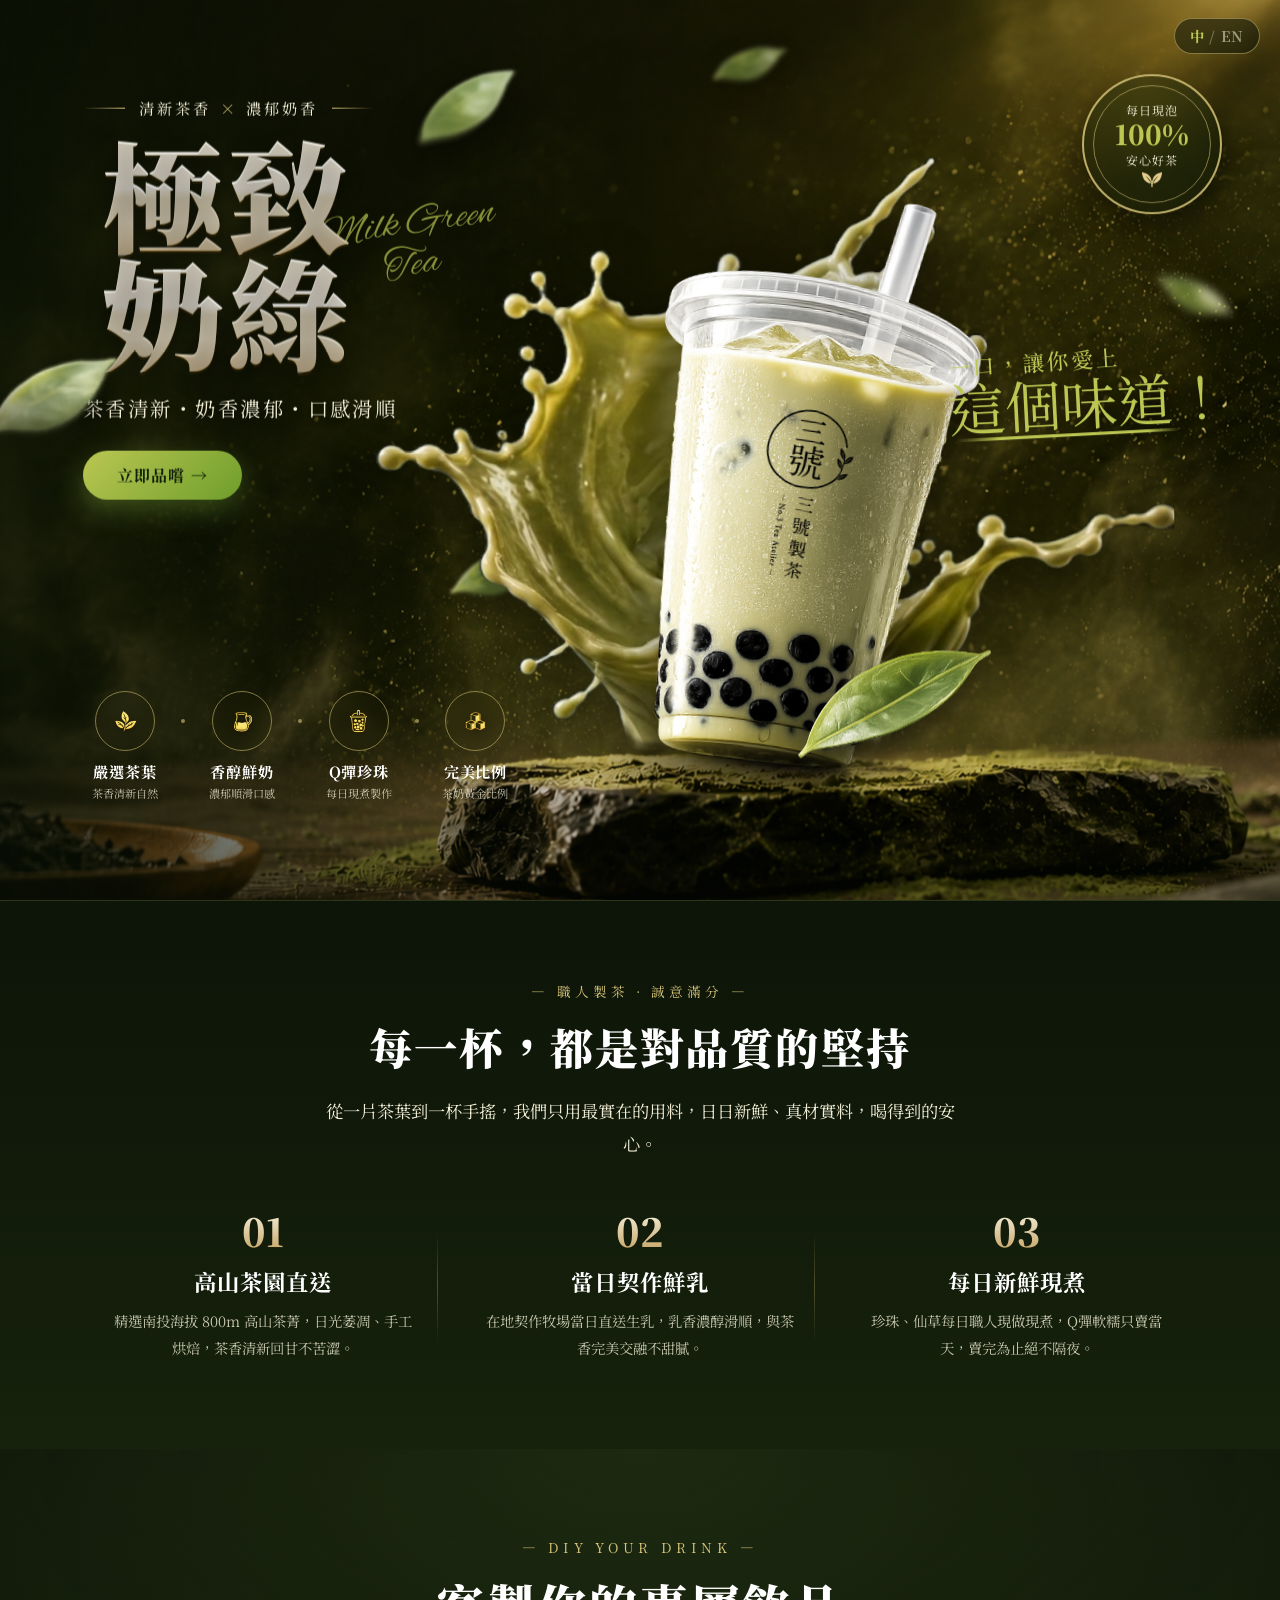
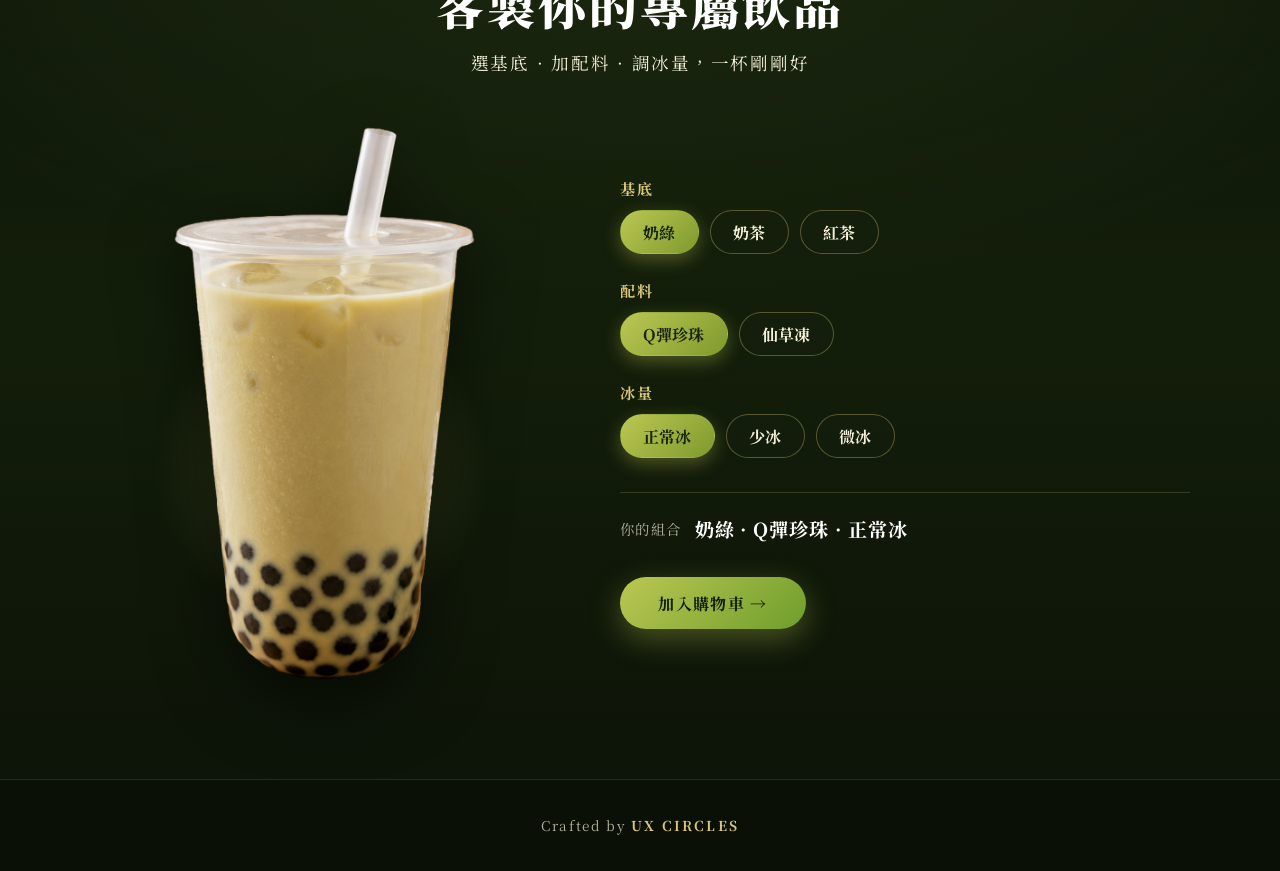
==== commit e5273674: "Hero entrance + scroll-reveal animations, favicon, footer - Hero splash/drink pop-in on load; hero c" ====
--- a/index.html
+++ b/index.html
@@ -3,6 +3,10 @@
 <head>
   <meta charset="UTF-8" />
   <meta name="viewport" content="width=device-width, initial-scale=1.0" />
+
+  <!-- Favicon -->
+  <link rel="icon" type="image/png" href="assets/leaf.png" />
+  <link rel="apple-touch-icon" href="assets/leaf.png" />
 
   <!-- ===== SEO ===== -->
   <title>極致奶綠 Ultimate Milk Green Tea｜嚴選高山茶 · 每日現泡手搖飲</title>
@@ -33,7 +37,7 @@
   <link href="https://fonts.googleapis.com/css2?family=Alex+Brush&family=Cormorant+Garamond:wght@500;600;700&family=Noto+Serif+TC:wght@500;700;900&family=Playfair+Display:wght@600;700;800;900&display=swap" rel="stylesheet" />
   <!-- 辰宇落雁體（emfont，OFL 免費可商用，動態子集化） -->
   <link rel="stylesheet" href="https://font.emtech.cc/css/ChenYuLuoYan" />
-  <link rel="stylesheet" href="style.css?v=6" />
+  <link rel="stylesheet" href="style.css?v=11" />
 </head>
 <body>
   <!-- 語言切換 -->
@@ -57,21 +61,21 @@
     <!-- 左側文字 -->
     <div class="hero-copy" data-depth="0.25">
       <div class="title-group">
-        <div class="eyebrow">
+        <div class="eyebrow" data-reveal="0">
           <span class="line"></span>
           <span data-i18n="eb">清新茶香 <em>×</em> 濃郁奶香</span>
           <span class="line"></span>
         </div>
 
         <h1 class="title">
-          <span class="title-zh" data-i18n="title"><span class="tz-line">極致</span><span class="tz-line">奶綠</span></span>
-          <span class="title-en" data-i18n="titleScript">Milk Green<br />Tea</span>
+          <span class="title-zh" data-i18n="title" data-reveal="1"><span class="tz-line">極致</span><span class="tz-line">奶綠</span></span>
+          <span class="title-en" data-i18n="titleScript" data-reveal="2">Milk Green<br />Tea</span>
         </h1>
       </div>
 
-      <p class="subtitle" data-i18n="sub">茶香清新・奶香濃郁・口感滑順</p>
-
-      <a class="cta" href="#" data-i18n="cta">立即品嚐 →</a>
+      <p class="subtitle" data-i18n="sub" data-reveal="3">茶香清新・奶香濃郁・口感滑順</p>
+
+      <a class="cta" href="#" data-i18n="cta" data-reveal="4">立即品嚐 →</a>
     </div>
 
     <!-- 珍奶（坐在石板上） -->
@@ -127,22 +131,22 @@
   <!-- ===== 品牌故事帶 ===== -->
   <section class="story" id="story">
     <div class="story-inner">
-      <span class="story-eyebrow" data-i18n="sEb">— 職人製茶 · 誠意滿分 —</span>
-      <h2 class="story-title" data-i18n="sTitle">每一杯，都是對品質的堅持</h2>
-      <p class="story-lead" data-i18n="sLead">從一片茶葉到一杯手搖，我們只用最實在的用料，日日新鮮、真材實料，喝得到的安心。</p>
+      <span class="story-eyebrow" data-i18n="sEb" data-reveal>— 職人製茶 · 誠意滿分 —</span>
+      <h2 class="story-title" data-i18n="sTitle" data-reveal>每一杯，都是對品質的堅持</h2>
+      <p class="story-lead" data-i18n="sLead" data-reveal>從一片茶葉到一杯手搖，我們只用最實在的用料，日日新鮮、真材實料，喝得到的安心。</p>
 
       <div class="story-grid">
-        <div class="story-item">
+        <div class="story-item" data-reveal>
           <span class="story-no">01</span>
           <h3 class="story-h3" data-i18n="s1h">高山茶園直送</h3>
           <p class="story-p" data-i18n="s1p">精選南投海拔 800m 高山茶菁，日光萎凋、手工烘焙，茶香清新回甘不苦澀。</p>
         </div>
-        <div class="story-item">
+        <div class="story-item" data-reveal>
           <span class="story-no">02</span>
           <h3 class="story-h3" data-i18n="s2h">當日契作鮮乳</h3>
           <p class="story-p" data-i18n="s2p">在地契作牧場當日直送生乳，乳香濃醇滑順，與茶香完美交融不甜膩。</p>
         </div>
-        <div class="story-item">
+        <div class="story-item" data-reveal>
           <span class="story-no">03</span>
           <h3 class="story-h3" data-i18n="s3h">每日新鮮現煮</h3>
           <p class="story-p" data-i18n="s3p">珍珠、仙草每日職人現做現煮，Q彈軟糯只賣當天，賣完為止絕不隔夜。</p>
@@ -155,20 +159,20 @@
   <section class="customize" id="customize">
     <div class="cz-inner">
       <div class="cz-head">
-        <span class="cz-eyebrow">— DIY YOUR DRINK —</span>
-        <h2 class="cz-title" data-i18n="czTitle">客製你的專屬飲品</h2>
-        <p class="cz-sub" data-i18n="czSub">選基底 · 加配料 · 調冰量，一杯剛剛好</p>
+        <span class="cz-eyebrow" data-reveal>— DIY YOUR DRINK —</span>
+        <h2 class="cz-title" data-i18n="czTitle" data-reveal>客製你的專屬飲品</h2>
+        <p class="cz-sub" data-i18n="czSub" data-reveal>選基底 · 加配料 · 調冰量，一杯剛剛好</p>
       </div>
 
       <div class="cz-body">
         <!-- 即時預覽 -->
-        <div class="cz-preview">
+        <div class="cz-preview" data-reveal>
           <div class="cz-glow"></div>
           <img id="cz-cup" class="cz-cup" src="assets/milk-green-tea-boba.png" alt="客製化飲品預覽" />
         </div>
 
         <!-- 選項 -->
-        <div class="cz-options">
+        <div class="cz-options" data-reveal>
           <div class="cz-group">
             <span class="cz-label" data-i18n="czBase">基底</span>
             <div class="cz-btns" data-group="base">
@@ -206,6 +210,14 @@
     </div>
   </section>
 
-  <script src="script.js?v=11"></script>
+  <!-- ===== 頁尾 ===== -->
+  <footer class="site-footer">
+    <p class="footer-credit" data-reveal>
+      Crafted by
+      <a href="https://ux-circles.com" target="_blank" rel="noopener">UX CIRCLES</a>
+    </p>
+  </footer>
+
+  <script src="script.js?v=15"></script>
 </body>
 </html>
--- a/style.css
+++ b/style.css
@@ -409,7 +409,7 @@
     position: absolute;
     left: 100%; right: auto; bottom: auto;
     top: 24%;
-    margin-left: -0.5em;      /* 與中文的水平間距 */
+    margin-left: -3.5em;      /* 與中文的水平間距 */
     text-align: left;
     transform: rotate(-8deg);
     font-size: clamp(1.4rem, 6vw, 2rem);
@@ -443,6 +443,10 @@
   .badge-big { font-size: 1.35rem; }
   .badge-top, .badge-bottom { font-size: 0.64rem; }
   .badge-leaf { font-size: 0.72rem; }
+  /* 英文版手機徽章字級 */
+  html[lang="en"] .badge-big { font-size: 1rem; }
+  html[lang="en"] .badge-top,
+  html[lang="en"] .badge-bottom { font-size: 0.4rem; }
 
   .tagline { display: none; }
 
@@ -810,3 +814,62 @@
 
 html[lang="en"] .badge-top,
 html[lang="en"] .badge-bottom { padding: 4px 0.2rem 0; }
+
+/* ==================== Hero 進場動畫（splash + 飲品彈入）==================== */
+.splash {
+  animation: heroSplashIn 1s cubic-bezier(0.34, 1.35, 0.5, 1) backwards;
+}
+.cup.active {
+  transform-origin: 50% 88%;
+  animation: heroCupIn 1.05s cubic-bezier(0.34, 1.5, 0.5, 1) 0.1s backwards;
+}
+@keyframes heroSplashIn {
+  0%   { opacity: 0; transform: translate(-50%, -50%) scale(0.55); }
+  100% { opacity: 1; transform: translate(-50%, -50%) scale(1); }
+}
+@keyframes heroCupIn {
+  0%   { opacity: 0; transform: scale(0.7) translateY(26px); }
+  55%  { opacity: 1; }
+  100% { opacity: 1; transform: scale(1) translateY(0); }
+}
+@media (prefers-reduced-motion: reduce) {
+  .splash, .cup.active { animation: none; }
+}
+
+/* ==================== Scroll 進場轉場 ==================== */
+[data-reveal] {
+  opacity: 0;
+  transform: translateY(28px);
+  transition: opacity 0.7s ease, transform 0.8s cubic-bezier(0.22, 1, 0.36, 1);
+  will-change: opacity, transform;
+}
+[data-reveal].is-visible { opacity: 1; transform: none; }
+@media (prefers-reduced-motion: reduce) {
+  [data-reveal] { opacity: 1 !important; transform: none !important; transition: none !important; }
+}
+
+/* ==================== 頁尾 ==================== */
+.site-footer {
+  background: #0a1005;
+  border-top: 1px solid rgba(217, 198, 122, 0.14);
+  padding: 2.2rem 5%;
+  text-align: center;
+}
+.footer-credit {
+  font-family: "Noto Serif TC", serif;
+  font-size: 0.85rem;
+  letter-spacing: 0.12em;
+  color: rgba(244, 240, 216, 0.72);
+}
+.footer-credit a {
+  color: var(--gold);
+  text-decoration: none;
+  font-weight: 700;
+  letter-spacing: 0.16em;
+  transition: color 0.2s ease;
+}
+.footer-credit a:hover { color: var(--green-bright); }
+
+/* title-en（Milk Green Tea 花體）進場：保留旋轉，避免被 translateY 覆蓋 */
+[data-reveal].title-en { opacity: 0; transform: rotate(-8deg) translateY(16px); }
+[data-reveal].title-en.is-visible { opacity: 0.7; transform: rotate(-8deg); }
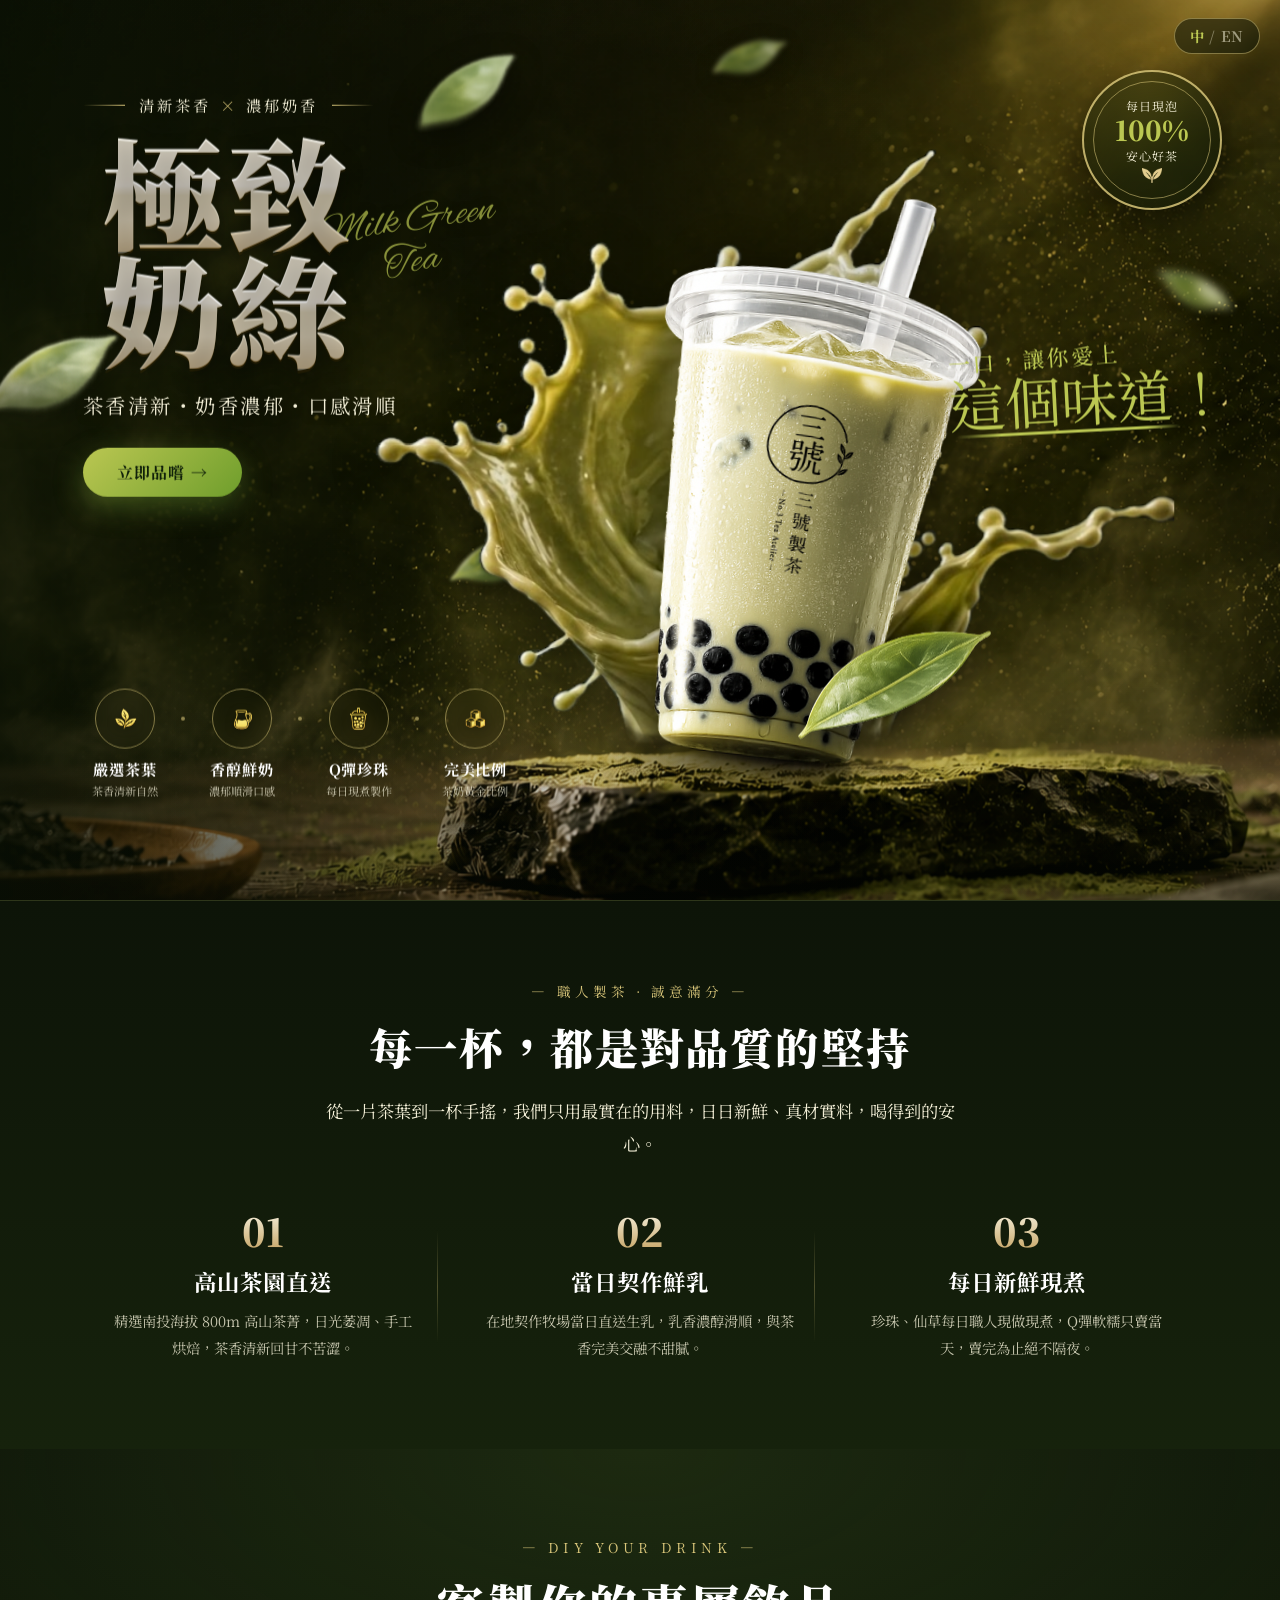
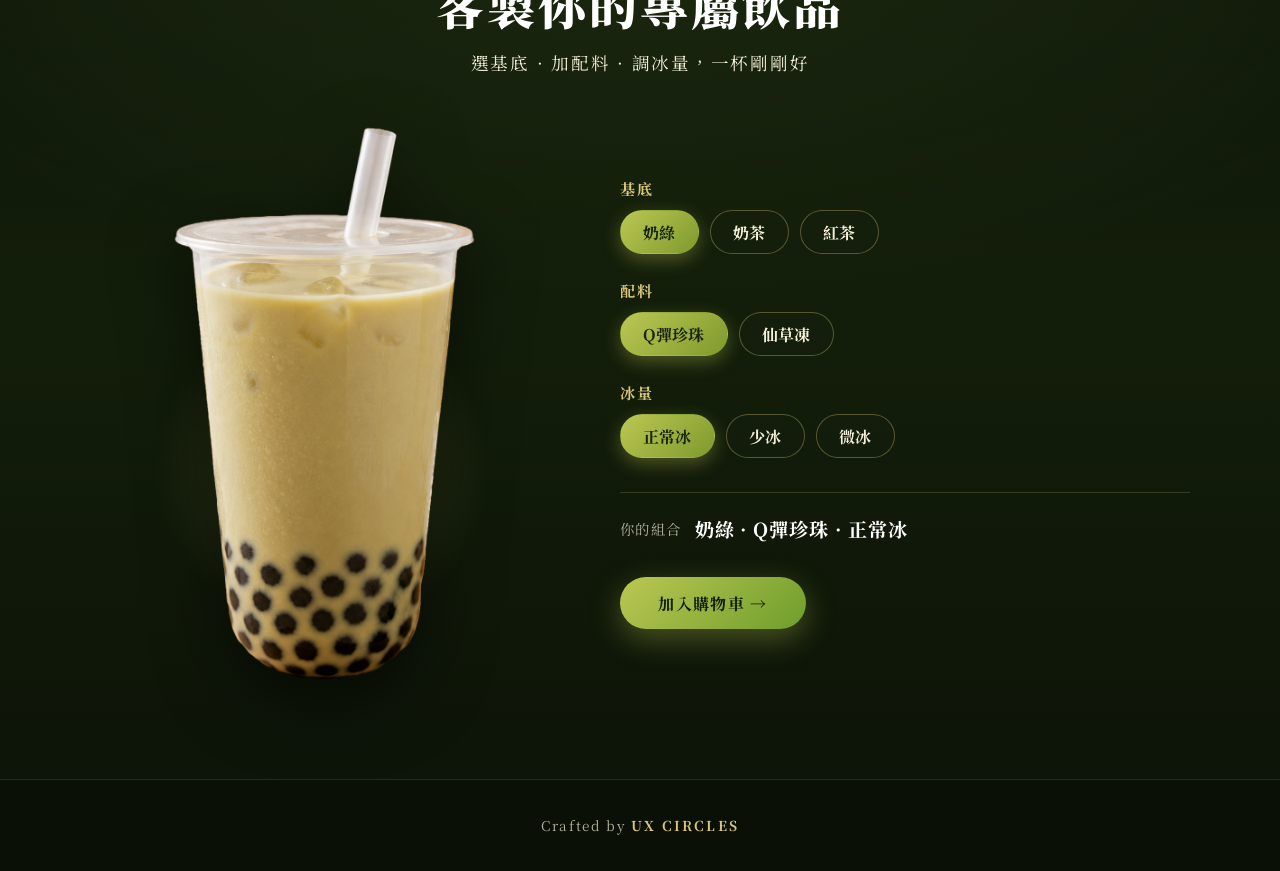
==== commit 19b83b8f: "Fix mobile English badge font-size override order Move mobile EN badge sizing after the global EN ba" ====
--- a/index.html
+++ b/index.html
@@ -37,7 +37,7 @@
   <link href="https://fonts.googleapis.com/css2?family=Alex+Brush&family=Cormorant+Garamond:wght@500;600;700&family=Noto+Serif+TC:wght@500;700;900&family=Playfair+Display:wght@600;700;800;900&display=swap" rel="stylesheet" />
   <!-- 辰宇落雁體（emfont，OFL 免費可商用，動態子集化） -->
   <link rel="stylesheet" href="https://font.emtech.cc/css/ChenYuLuoYan" />
-  <link rel="stylesheet" href="style.css?v=11" />
+  <link rel="stylesheet" href="style.css?v=12" />
 </head>
 <body>
   <!-- 語言切換 -->
--- a/style.css
+++ b/style.css
@@ -443,10 +443,6 @@
   .badge-big { font-size: 1.35rem; }
   .badge-top, .badge-bottom { font-size: 0.64rem; }
   .badge-leaf { font-size: 0.72rem; }
-  /* 英文版手機徽章字級 */
-  html[lang="en"] .badge-big { font-size: 1rem; }
-  html[lang="en"] .badge-top,
-  html[lang="en"] .badge-bottom { font-size: 0.4rem; }
 
   .tagline { display: none; }
 
@@ -873,3 +869,10 @@
 /* title-en（Milk Green Tea 花體）進場：保留旋轉，避免被 translateY 覆蓋 */
 [data-reveal].title-en { opacity: 0; transform: rotate(-8deg) translateY(16px); }
 [data-reveal].title-en.is-visible { opacity: 0.7; transform: rotate(-8deg); }
+
+/* 英文版手機徽章字級（放最後以蓋過全域英文徽章規則）*/
+@media (max-width: 860px) {
+  html[lang="en"] .badge-big { font-size: 1rem; }
+  html[lang="en"] .badge-top,
+  html[lang="en"] .badge-bottom { font-size: 0.4rem; }
+}
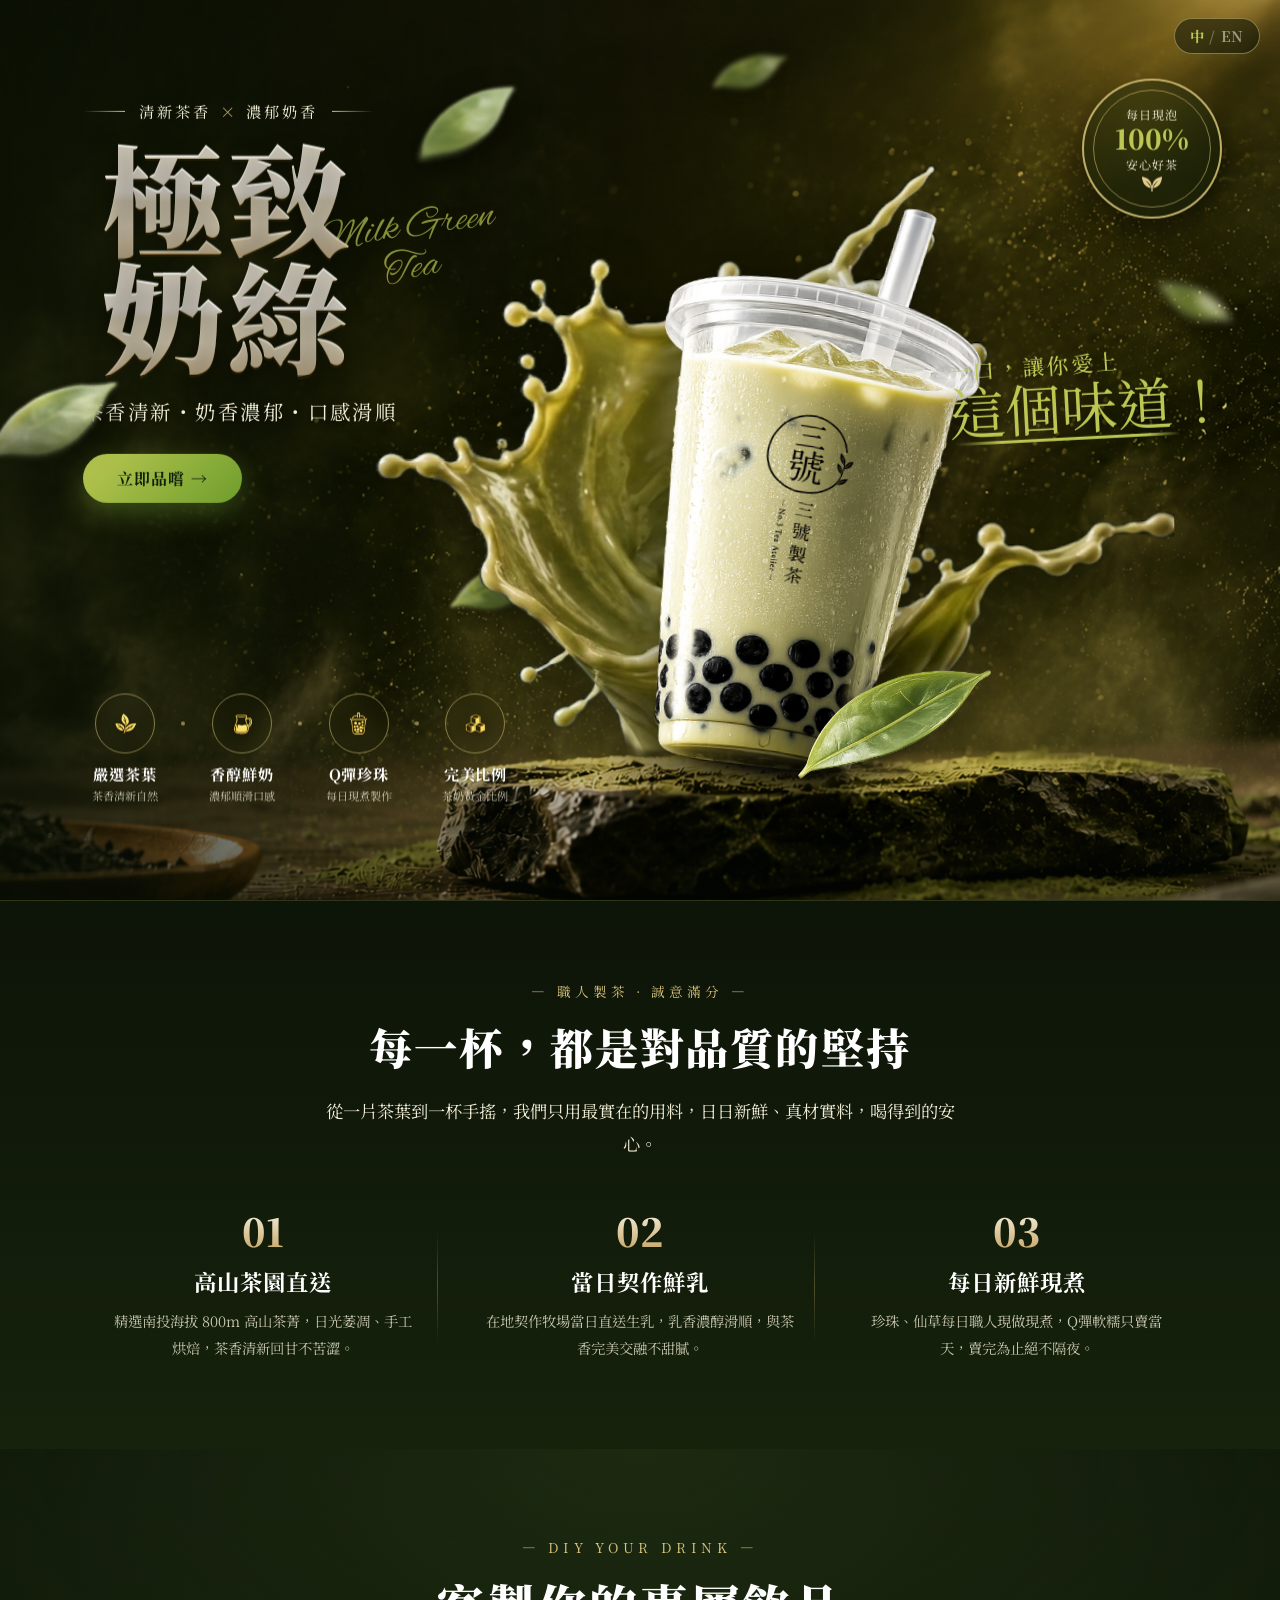
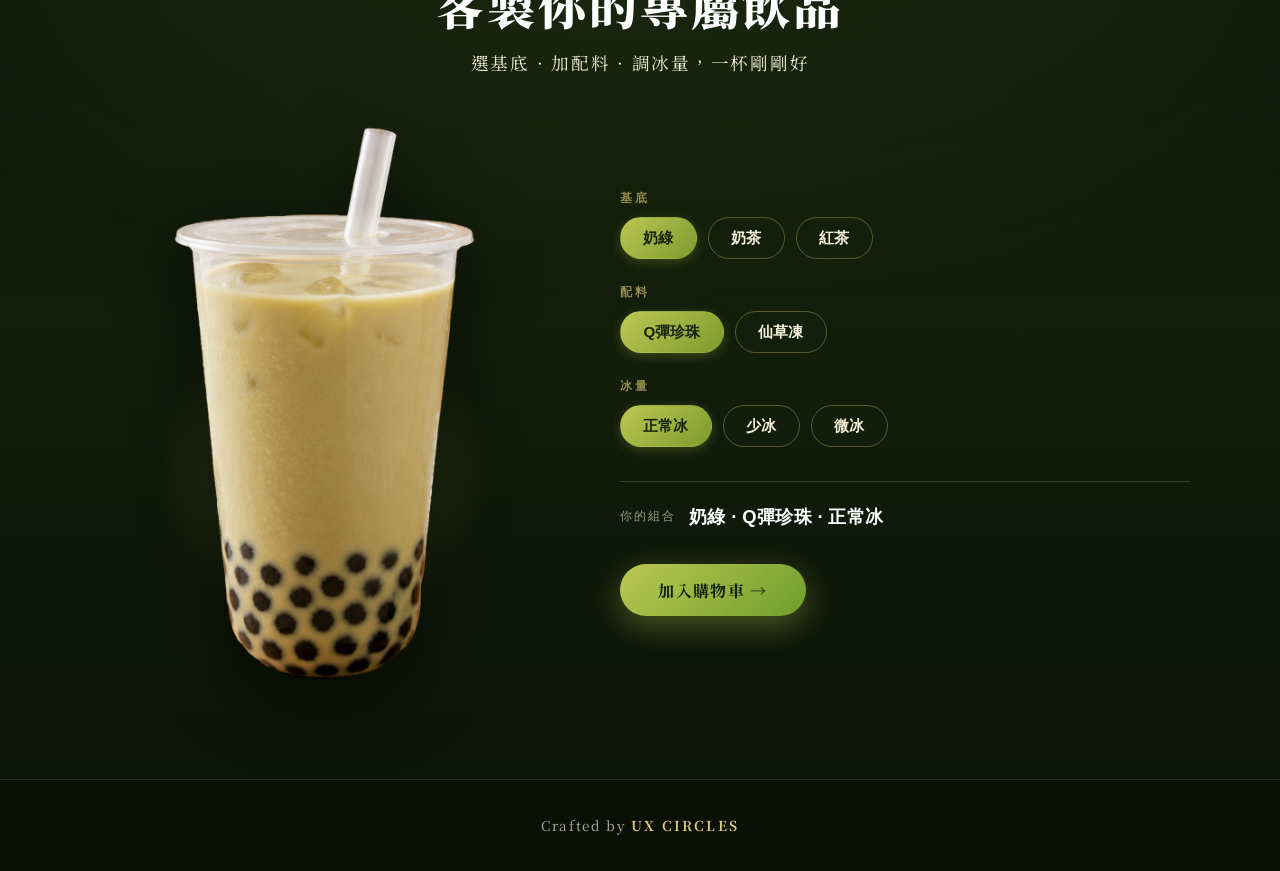
==== commit 983a6ce7: "Customizer typography pass + Fraunces headings - English story/customize titles use Fraunces - Custo" ====
--- a/index.html
+++ b/index.html
@@ -34,10 +34,10 @@
   <meta name="twitter:image" content="https://uxcircles.github.io/bobatea/assets/milk-green-tea-boba.png" />
   <link rel="preconnect" href="https://fonts.googleapis.com" />
   <link rel="preconnect" href="https://fonts.gstatic.com" crossorigin />
-  <link href="https://fonts.googleapis.com/css2?family=Alex+Brush&family=Cormorant+Garamond:wght@500;600;700&family=Noto+Serif+TC:wght@500;700;900&family=Playfair+Display:wght@600;700;800;900&display=swap" rel="stylesheet" />
+  <link href="https://fonts.googleapis.com/css2?family=Alex+Brush&family=Cormorant+Garamond:wght@500;600;700&family=Fraunces:opsz,wght@9..144,500;9..144,600;9..144,700&family=Noto+Serif+TC:wght@500;700;900&family=Playfair+Display:wght@600;700;800;900&display=swap" rel="stylesheet" />
   <!-- 辰宇落雁體（emfont，OFL 免費可商用，動態子集化） -->
   <link rel="stylesheet" href="https://font.emtech.cc/css/ChenYuLuoYan" />
-  <link rel="stylesheet" href="style.css?v=12" />
+  <link rel="stylesheet" href="style.css?v=16" />
 </head>
 <body>
   <!-- 語言切換 -->
--- a/style.css
+++ b/style.css
@@ -5,6 +5,9 @@
   --cream: #f4f0d8;
   --gold: #d9c67a;
   --ink: #eaf3d8;
+  /* 功能性文字用的系統黑體（零載入、中英皆佳）*/
+  --ui-sans: -apple-system, BlinkMacSystemFont, "Segoe UI", "PingFang TC",
+    "Noto Sans TC", "Microsoft JhengHei", "Helvetica Neue", Arial, sans-serif;
 }
 
 * { margin: 0; padding: 0; box-sizing: border-box; }
@@ -562,16 +565,18 @@
 .cz-options { display: flex; flex-direction: column; gap: 1.6rem; }
 .cz-group { display: flex; flex-direction: column; gap: 0.7rem; }
 .cz-label {
-  font-size: 0.95rem;
-  color: var(--gold);
-  letter-spacing: 0.15em;
-  font-weight: 700;
+  font-family: var(--ui-sans);
+  font-size: 0.72rem;
+  color: rgba(217, 198, 122, 0.65);   /* 低調灰金 */
+  letter-spacing: 0.22em;
+  text-transform: uppercase;
+  font-weight: 600;
 }
 .cz-btns { display: flex; flex-wrap: wrap; gap: 0.7rem; }
 .cz-btn {
-  font-family: "Noto Serif TC", serif;
-  font-size: 1rem;
-  font-weight: 700;
+  font-family: var(--ui-sans);
+  font-size: 0.95rem;
+  font-weight: 600;
   color: var(--cream);
   padding: 0.6rem 1.4rem;
   border-radius: 999px;
@@ -585,7 +590,7 @@
   background: linear-gradient(135deg, var(--green-bright), #7f9a2e);
   color: #17240b;
   border-color: transparent;
-  box-shadow: 0 6px 18px rgba(187, 199, 82, 0.35);
+  box-shadow: 0 3px 11px rgba(187, 199, 82, 0.25);   /* 降低光暈 */
 }
 
 .cz-result {
@@ -596,8 +601,8 @@
   padding-top: 1.4rem;
   border-top: 1px solid rgba(217, 198, 122, 0.2);
 }
-.cz-result-label { color: var(--cream); opacity: 0.7; font-size: 0.9rem; letter-spacing: 0.1em; }
-.cz-summary { color: #fff; font-size: 1.2rem; letter-spacing: 0.05em; }
+.cz-result-label { font-family: var(--ui-sans); color: var(--cream); opacity: 0.6; font-size: 0.72rem; letter-spacing: 0.18em; text-transform: uppercase; }
+.cz-summary { font-family: var(--ui-sans); color: #fff; font-size: 1.15rem; font-weight: 600; letter-spacing: 0.02em; }
 
 .cz-cta {
   display: inline-block;
@@ -623,6 +628,7 @@
   .cz-options { align-items: center; text-align: center; }
   .cz-group { align-items: center; }
   .cz-btns { justify-content: center; }
+  .cz-btn { font-size: 0.82rem; padding: 0.5rem 1rem; }   /* 手機按鈕縮小 */
   .cz-result { justify-content: center; flex-wrap: wrap; gap: 0.4rem; }
   .cz-cta { align-self: center; }
 }
@@ -787,7 +793,7 @@
 
 /* ---- 英文版：段落標題用 Playfair ---- */
 html[lang="en"] .story-title,
-html[lang="en"] .cz-title { font-family: "Playfair Display", "Noto Serif TC", serif; }
+html[lang="en"] .cz-title { font-family: "Fraunces", "Noto Serif TC", serif; }
 
 @media (max-width: 860px) {
   .lang-toggle { top: 14px; right: 14px; padding: 0.35rem 0.8rem; font-size: 0.82rem; }
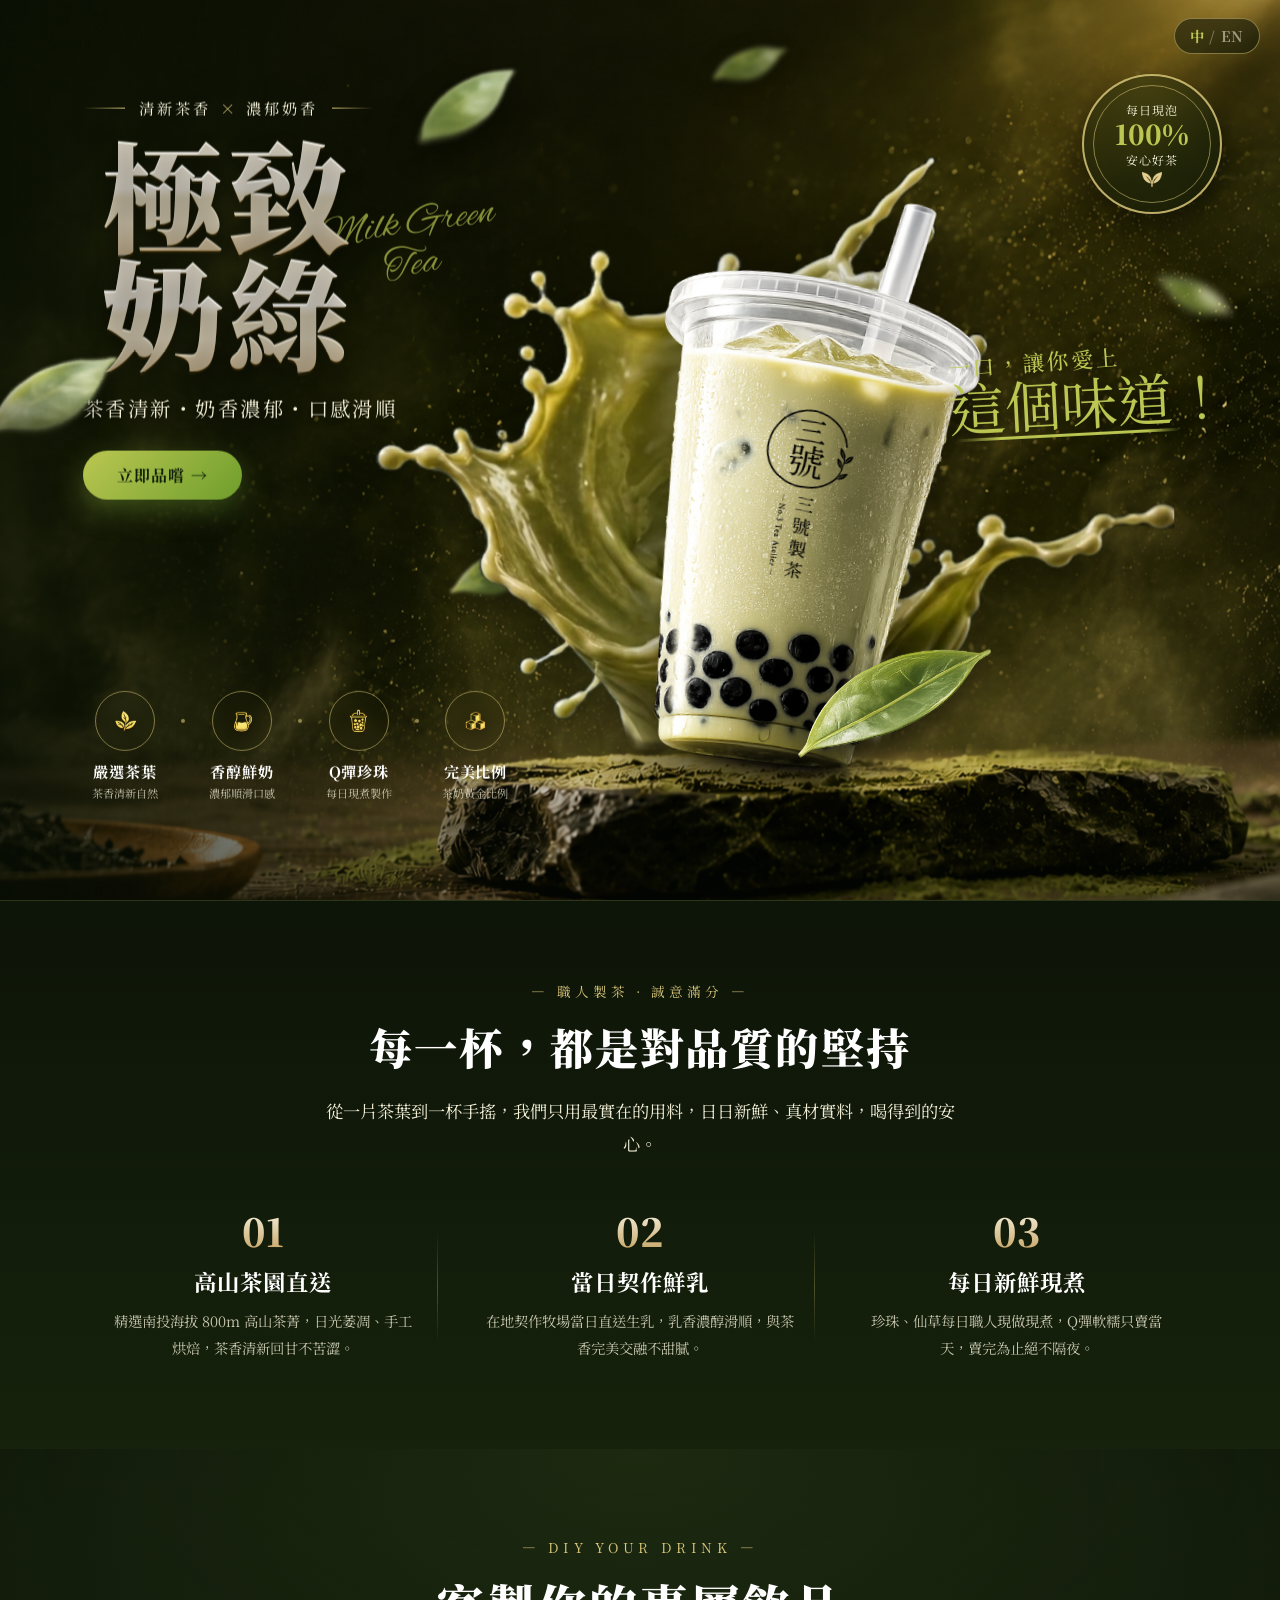
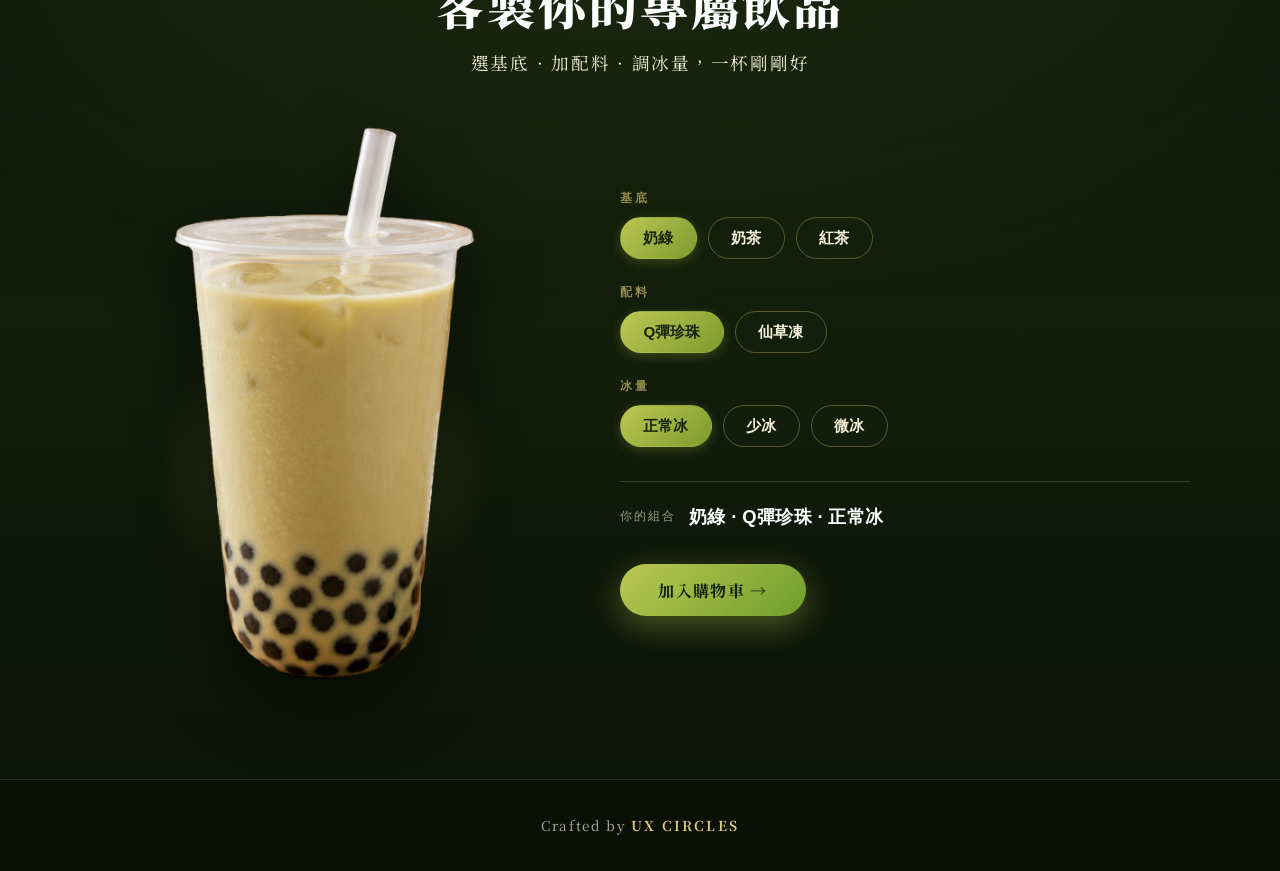
==== commit 04475dcc: "Nudge mobile Milk Green Tea script rightward Co-Authored-By: Claude Opus 4.8 <noreply@anthropic.com>" ====
--- a/index.html
+++ b/index.html
@@ -37,7 +37,7 @@
   <link href="https://fonts.googleapis.com/css2?family=Alex+Brush&family=Cormorant+Garamond:wght@500;600;700&family=Fraunces:opsz,wght@9..144,500;9..144,600;9..144,700&family=Noto+Serif+TC:wght@500;700;900&family=Playfair+Display:wght@600;700;800;900&display=swap" rel="stylesheet" />
   <!-- 辰宇落雁體（emfont，OFL 免費可商用，動態子集化） -->
   <link rel="stylesheet" href="https://font.emtech.cc/css/ChenYuLuoYan" />
-  <link rel="stylesheet" href="style.css?v=16" />
+  <link rel="stylesheet" href="style.css?v=18" />
 </head>
 <body>
   <!-- 語言切換 -->
--- a/style.css
+++ b/style.css
@@ -412,7 +412,7 @@
     position: absolute;
     left: 100%; right: auto; bottom: auto;
     top: 24%;
-    margin-left: -3.5em;      /* 與中文的水平間距 */
+    margin-left: -0.5em;      /* 與中文的水平間距（負值越小越往右）*/
     text-align: left;
     transform: rotate(-8deg);
     font-size: clamp(1.4rem, 6vw, 2rem);
